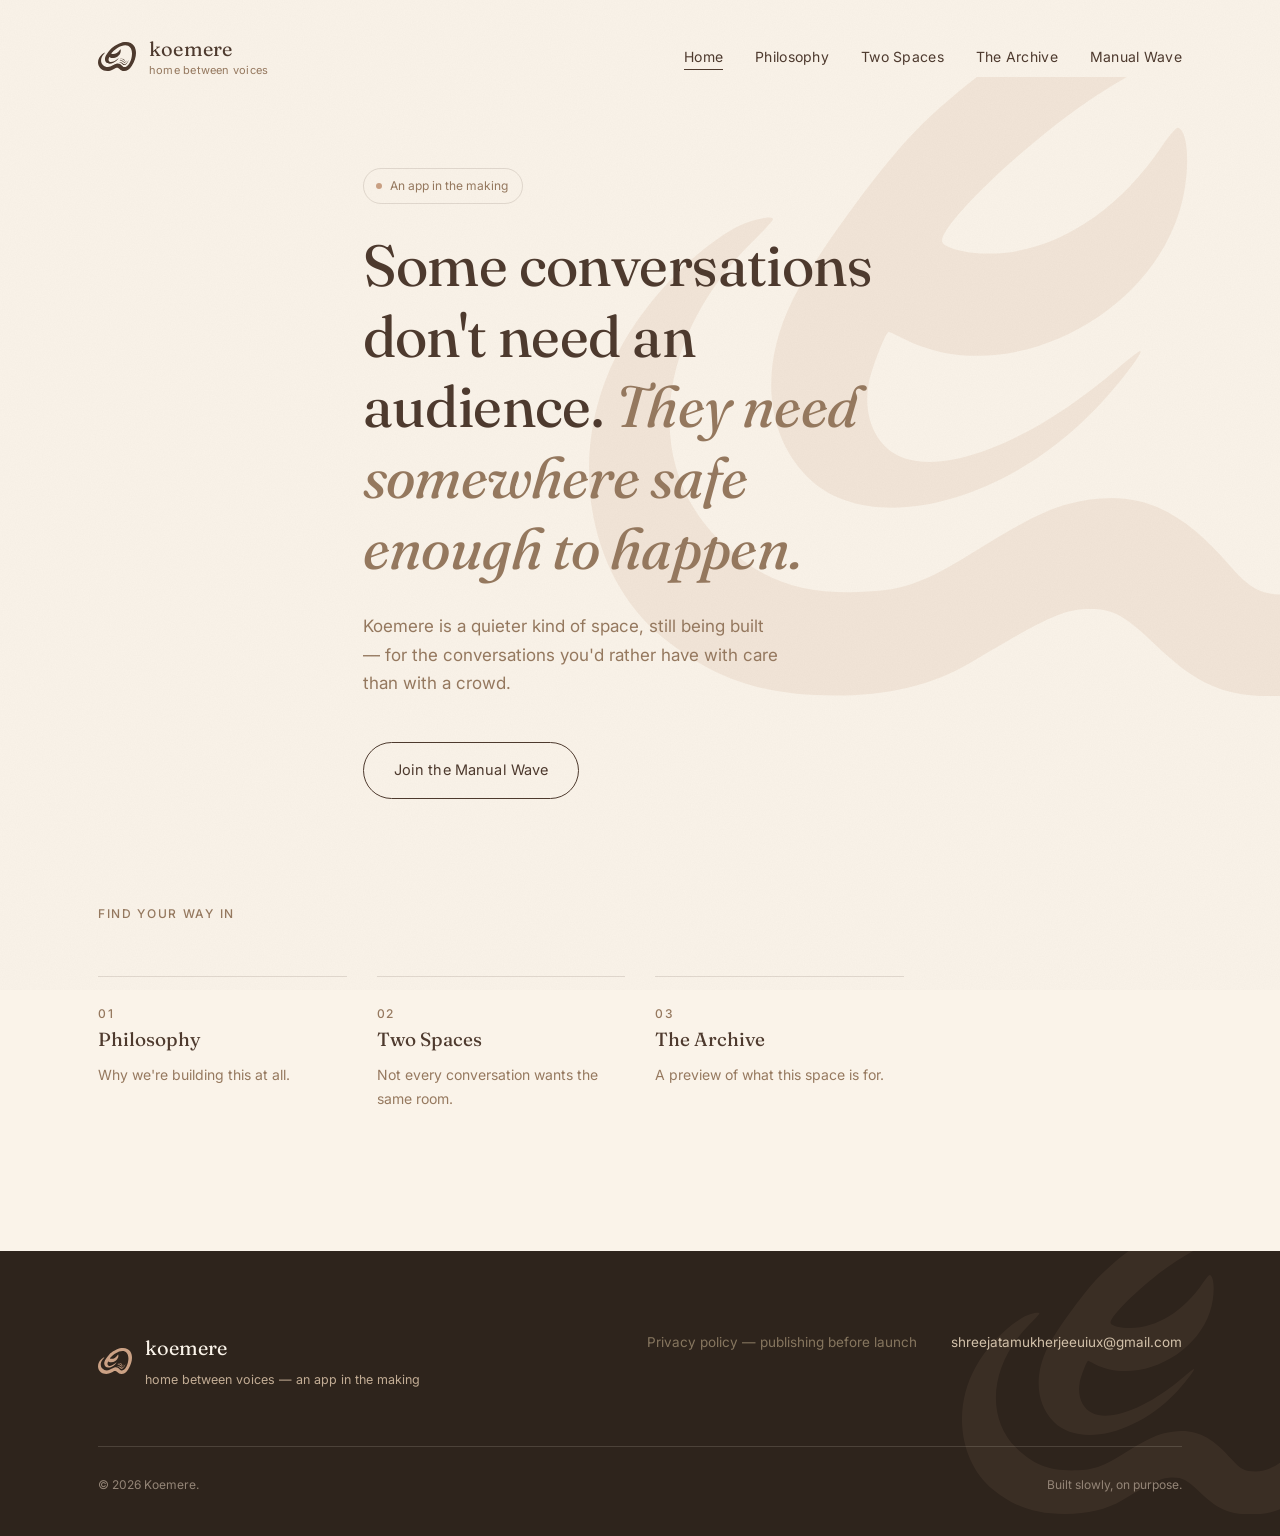
==== site/index.html @ d7c36900 "Add files via upload" ====
<!DOCTYPE html>
<html lang="en">
<head>
<meta charset="UTF-8">
<meta name="viewport" content="width=device-width, initial-scale=1.0">
<title>Koemere — Home Between Voices</title>
<link rel="preconnect" href="https://fonts.googleapis.com">
<link rel="preconnect" href="https://fonts.gstatic.com" crossorigin>
<link href="https://fonts.googleapis.com/css2?family=Fraunces:ital,opsz,wght@0,9..144,340;0,9..144,440;0,9..144,500;1,9..144,440;1,9..144,500&family=Inter:wght@400;500;600&display=swap" rel="stylesheet">
<link rel="stylesheet" href="assets/style.css">

<svg width="0" height="0" style="position:absolute" aria-hidden="true">
  <defs>
    <symbol id="mark-full" viewBox="0 0 385.170327 293.858106">
      <g transform="translate(-18.022020,311.022286) scale(0.1,-0.1)">
        <path d="M2825 3099 c-426 -54 -1070 -406 -1413 -774 -134 -144 -371 -474
        -445 -620 -129 -257 -108 -519 54 -684 232 -236 757 -113 1115 262 79 81 181
        214 172 222 -3 3 -40 -26 -84 -63 -331 -286 -674 -423 -850 -341 -90 43 -137
        155 -115 277 10 57 66 202 78 202 2 0 30 -14 63 -30 371 -187 914 61 1054 481
        46 136 45 321 -1 336 -6 2 -35 -31 -64 -74 -174 -259 -425 -414 -669 -412 -84
        0 -169 22 -177 45 -19 59 339 399 597 566 925 601 1615 218 1465 -814 -89
        -612 -420 -1114 -735 -1113 -97 1 -139 22 -217 112 -204 237 -375 302 -628
        237 -77 -20 -179 -71 -334 -168 -226 -143 -307 -170 -506 -171 -215 0 -357 57
        -506 205 -294 292 -238 781 130 1145 45 44 81 84 81 89 0 18 -95 -5 -149 -35
        -161 -91 -334 -272 -438 -459 -214 -385 -142 -875 164 -1122 196 -158 384
        -222 658 -222 208 0 381 41 520 123 309 184 369 211 470 211 86 0 134 -26 245
        -133 162 -155 255 -198 446 -205 315 -11 548 146 807 543 469 721 552 1518
        209 2022 -189 278 -568 416 -997 362z"/>
        <path d="M2453 1401 c-55 -26 -56 -42 -3 -29 98 25 294 -39 376 -123 43 -44
        63 -48 90 -18 19 21 19 22 -31 66 -89 79 -178 115 -293 120 -81 3 -104 1 -139
        -16z"/>
        <path d="M2407 1246 c-38 -14 -71 -36 -64 -43 3 -2 26 1 52 7 103 23 224 -25
        346 -137 69 -64 84 -73 117 -73 85 0 202 114 237 230 5 18 -8 8 -50 -38 -111
        -122 -170 -132 -271 -49 -126 105 -261 143 -367 103z"/>
        <path d="M3227 1190 c-98 -181 -243 -313 -355 -327 -61 -7 -95 8 -182 83 -116
        98 -253 149 -354 130 -43 -8 -48 -26 -8 -26 96 0 195 -52 312 -165 128 -122
        202 -143 315 -90 99 47 251 235 304 378 40 109 23 118 -32 17z"/>
      </g>
    </symbol>
    <symbol id="mark-contour" viewBox="0 0 385.170327 293.858106">
      <g transform="translate(-18.022020,311.022286) scale(0.1,-0.1)">
        <path d="M2825 3099 c-426 -54 -1070 -406 -1413 -774 -134 -144 -371 -474
        -445 -620 -129 -257 -108 -519 54 -684 232 -236 757 -113 1115 262 79 81 181
        214 172 222 -3 3 -40 -26 -84 -63 -331 -286 -674 -423 -850 -341 -90 43 -137
        155 -115 277 10 57 66 202 78 202 2 0 30 -14 63 -30 371 -187 914 61 1054 481
        46 136 45 321 -1 336 -6 2 -35 -31 -64 -74 -174 -259 -425 -414 -669 -412 -84
        0 -169 22 -177 45 -19 59 339 399 597 566 925 601 1615 218 1465 -814 -89
        -612 -420 -1114 -735 -1113 -97 1 -139 22 -217 112 -204 237 -375 302 -628
        237 -77 -20 -179 -71 -334 -168 -226 -143 -307 -170 -506 -171 -215 0 -357 57
        -506 205 -294 292 -238 781 130 1145 45 44 81 84 81 89 0 18 -95 -5 -149 -35
        -161 -91 -334 -272 -438 -459 -214 -385 -142 -875 164 -1122 196 -158 384
        -222 658 -222 208 0 381 41 520 123 309 184 369 211 470 211 86 0 134 -26 245
        -133 162 -155 255 -198 446 -205 315 -11 548 146 807 543 469 721 552 1518
        209 2022 -189 278 -568 416 -997 362z"/>
      </g>
    </symbol>
    <symbol id="wave-motif" viewBox="203 160 108 82">
      <g transform="translate(-18.022020,311.022286) scale(0.1,-0.1)">
        <path d="M2453 1401 c-55 -26 -56 -42 -3 -29 98 25 294 -39 376 -123 43 -44
        63 -48 90 -18 19 21 19 22 -31 66 -89 79 -178 115 -293 120 -81 3 -104 1 -139
        -16z"/>
        <path d="M2407 1246 c-38 -14 -71 -36 -64 -43 3 -2 26 1 52 7 103 23 224 -25
        346 -137 69 -64 84 -73 117 -73 85 0 202 114 237 230 5 18 -8 8 -50 -38 -111
        -122 -170 -132 -271 -49 -126 105 -261 143 -367 103z"/>
        <path d="M3227 1190 c-98 -181 -243 -313 -355 -327 -61 -7 -95 8 -182 83 -116
        98 -253 149 -354 130 -43 -8 -48 -26 -8 -26 96 0 195 -52 312 -165 128 -122
        202 -143 315 -90 99 47 251 235 304 378 40 109 23 118 -32 17z"/>
      </g>
    </symbol>
    <filter id="grain">
      <feTurbulence type="fractalNoise" baseFrequency="0.85" numOctaves="2" stitchTiles="stitch" result="noise"/>
      <feColorMatrix in="noise" type="matrix" values="0 0 0 0 0  0 0 0 0 0  0 0 0 0 0  0 0 0 0.02 0"/>
    </filter>
  </defs>
</svg>
</head>
<body>

<div class="grain"></div>

<header>
  <div class="wrap nav-row">
    <a class="brand" href="index.html">
      <svg class="mark" viewBox="0 0 385.170327 293.858106" aria-hidden="true"><use href="#mark-full" fill="currentColor"/></svg>
      <span class="brand-text">
        <span class="brand-name">koemere</span>
        <span class="brand-tag">home between voices</span>
      </span>
    </a>
    <nav>
      <ul>
        <li><a href="index.html" class="active">Home</a></li>
        <li><a href="philosophy.html">Philosophy</a></li>
        <li><a href="spaces.html">Two Spaces</a></li>
        <li><a href="archive.html">The Archive</a></li>
        <li><a href="manual-wave.html">Manual Wave</a></li>
      </ul>
    </nav>
  </div>
</header>

<main>

  <section class="hero">
    <div class="hero-watermark-wrap">
      <svg class="hero-watermark" viewBox="0 0 385.170327 293.858106" aria-hidden="true"><use href="#mark-contour" fill="currentColor"/></svg>
    </div>
    <div class="wrap">
      <div class="hero-content reveal in">
        <span class="badge"><span class="badge-dot"></span>An app in the making</span>
        <h1>Some conversations don't need an audience. <em>They need somewhere safe enough to happen.</em></h1>
        <p class="hero-sub">Koemere is a quieter kind of space, still being built — for the conversations you'd rather have with care than with a crowd.</p>
        <div class="cta-row">
          <a class="btn" href="manual-wave.html">Join the Manual Wave</a>
        </div>
      </div>
    </div>
  </section>

  <section class="explore">
    <div class="wrap">
      <div class="explore-head reveal">
        <span class="label">Find your way in</span>
      </div>
      <div class="explore-grid">
        <a class="explore-card reveal" href="philosophy.html">
          <span class="label">01</span>
          <h3>Philosophy</h3>
          <p>Why we're building this at all.</p>
        </a>
        <a class="explore-card reveal" href="spaces.html">
          <span class="label">02</span>
          <h3>Two Spaces</h3>
          <p>Not every conversation wants the same room.</p>
        </a>
        <a class="explore-card reveal" href="archive.html">
          <span class="label">03</span>
          <h3>The Archive</h3>
          <p>A preview of what this space is for.</p>
        </a>
        <a class="explore-card reveal" href="manual-wave.html">
          <span class="label">04</span>
          <h3>Manual Wave</h3>
          <p>Our first approach with actual people.</p>
        </a>
      </div>
    </div>
  </section>

</main>

<footer>
  <svg class="foot-watermark" viewBox="0 0 385.170327 293.858106" aria-hidden="true"><use href="#mark-contour" fill="currentColor"/></svg>
  <div class="wrap">
    <div class="foot-top">
      <div class="foot-brand">
        <svg class="mark" viewBox="0 0 385.170327 293.858106" aria-hidden="true"><use href="#mark-full" fill="currentColor"/></svg>
        <div>
          <div class="foot-brand-name">koemere</div>
          <div class="foot-tag">home between voices — an app in the making</div>
        </div>
      </div>
      <div class="foot-links">
        <span class="disabled">Privacy policy — publishing before launch</span>
        <a href="mailto:shreejatamukherjeeuiux@gmail.com">shreejatamukherjeeuiux@gmail.com</a>
      </div>
    </div>
    <div class="foot-bottom">
      <span>© 2026 Koemere.</span>
      <span>Built slowly, on purpose.</span>
    </div>
  </div>
</footer>

<script src="assets/site.js" defer></script>
</body>
</html>
---- site/assets/style.css ----
:root{
  --cream:      #FAF3E9;
  --cream-deep: #F3E7D6;
  --cocoa:      #4E3A2E;
  --taupe:      #96795F;
  --rose:       #CBA184;
  --charcoal:   #2E241C;
  --hair:       rgba(78,58,46,0.14);
}

*{ box-sizing:border-box; }
html{ scroll-behavior:smooth; }

body{
  margin:0;
  background:var(--cream);
  color:var(--cocoa);
  font-family:'Inter', sans-serif;
  font-size:16px;
  line-height:1.7;
  -webkit-font-smoothing:antialiased;
  overflow-x:hidden;
}

.grain{
  position:fixed; inset:0;
  pointer-events:none;
  z-index:999;
  filter:url(#grain);
  mix-blend-mode:multiply;
}

h1,h2,h3,blockquote{
  font-family:'Fraunces', serif;
  font-weight:440;
  color:var(--cocoa);
  margin:0;
}

a{ color:inherit; }
:focus-visible{ outline:2px solid var(--cocoa); outline-offset:4px; }

.wrap{ max-width:1180px; margin:0 auto; padding:0 48px; }
@media (max-width:680px){ .wrap{ padding:0 24px; } }

.label{
  font-size:12px;
  letter-spacing:0.14em;
  text-transform:uppercase;
  color:var(--taupe);
  font-weight:500;
}

.wave-icon{ width:52px; height:auto; color:var(--rose); display:block; }

/* reveal-on-scroll */
.reveal{
  opacity:0;
  transform:translateY(28px);
  filter:blur(4px);
  transition:opacity 1.1s cubic-bezier(.22,.6,.24,1),
             transform 1.1s cubic-bezier(.22,.6,.24,1),
             filter 1.1s cubic-bezier(.22,.6,.24,1);
}
.reveal.in{ opacity:1; transform:translateY(0); filter:blur(0); }

@media (prefers-reduced-motion: reduce){
  .reveal{ opacity:1; transform:none; filter:none; transition:none; }
  html{ scroll-behavior:auto; }
}

/* ---------------- Header ---------------- */

header{ position:relative; z-index:20; padding:36px 0 0; }
.nav-row{ display:flex; align-items:center; justify-content:space-between; flex-wrap:wrap; gap:16px; }
.brand{ display:flex; align-items:center; gap:13px; text-decoration:none; }
.brand svg.mark{ width:38px; height:auto; color:var(--cocoa); flex-shrink:0; }
.brand-text{ display:flex; flex-direction:column; line-height:1.3; }
.brand-name{ font-family:'Fraunces', serif; font-size:20px; letter-spacing:0.01em; }
.brand-tag{
  font-size:11px;
  letter-spacing:0.02em;
  color:var(--taupe);
  margin-top:1px;
}
@media (max-width:520px){ .brand-tag{ display:none; } }

nav ul{ display:flex; gap:32px; list-style:none; margin:0; padding:0; flex-wrap:wrap; }
nav a{
  text-decoration:none; font-size:14px; letter-spacing:0.02em; color:var(--cocoa);
  padding-bottom:4px; border-bottom:1px solid transparent;
  transition:border-color .3s ease, color .3s ease;
}
nav a:hover{ border-color:var(--rose); }
nav a.active{ border-color:var(--cocoa); }
@media (max-width:700px){ nav ul{ gap:16px; } nav a{ font-size:12.5px; } }

/* ---------------- Home hero ---------------- */

.hero{ position:relative; min-height:88vh; display:flex; align-items:center; overflow:hidden; }
.hero-watermark-wrap{
  position:absolute; top:-18%; right:-24%; width:78vw; max-width:1100px;
  z-index:0; pointer-events:none;
}
.hero-watermark{
  display:block; width:100%; height:auto; color:var(--rose); opacity:0.16;
  animation:breathe 11s ease-in-out infinite;
}
@keyframes breathe{
  0%,100%{ transform:scale(1) rotate(0deg); }
  50%{ transform:scale(1.035) rotate(1.2deg); }
}
@media (prefers-reduced-motion: reduce){ .hero-watermark{ animation:none; } }

.hero-content{ position:relative; z-index:2; padding:60px 0 40px; max-width:680px; }
.badge{
  display:inline-flex; align-items:center; gap:8px;
  padding:7px 14px 7px 12px;
  border:1px solid var(--hair);
  border-radius:100px;
  font-size:12px;
  color:var(--taupe);
  margin-bottom:26px;
}
.badge-dot{ width:6px; height:6px; border-radius:50%; background:var(--rose); flex-shrink:0; }

.hero h1{
  font-size:clamp(34px, 5vw, 58px); line-height:1.22; letter-spacing:-0.01em;
  font-weight:440; max-width:15ch;
}
.hero h1 em{ font-style:italic; font-weight:440; color:var(--taupe); }
.hero-sub{ margin-top:28px; font-size:17px; color:var(--taupe); max-width:38ch; }
.cta-row{ margin-top:44px; display:flex; align-items:center; gap:22px; }

.btn{
  display:inline-block; padding:15px 30px; border-radius:100px;
  border:1px solid var(--cocoa); color:var(--cocoa); text-decoration:none;
  font-size:14.5px; letter-spacing:0.01em;
  transition:background .35s ease, color .35s ease, transform .35s ease;
}
.btn:hover{ background:var(--cocoa); color:var(--cream); transform:translateY(-1px); }
.btn-solid{ background:var(--cocoa); color:var(--cream) !important; border-color:var(--cocoa); }
.btn-solid:hover{ background:var(--charcoal); border-color:var(--charcoal); }

@media (max-width:680px){
  .hero{ min-height:auto; padding-top:20px; }
  .hero-watermark-wrap{ width:130vw; right:-40%; top:-6%; }
}

/* ---------------- Explore teaser grid (home) ---------------- */

.explore{ padding:30px 0 140px; }
.explore-head{ margin-bottom:50px; max-width:52ch; }
.explore-grid{ display:grid; grid-template-columns:repeat(4, 1fr); gap:30px; }
.explore-card{
  border-top:1px solid var(--hair);
  padding-top:22px;
  text-decoration:none;
  display:block;
  color:var(--cocoa);
}
.explore-card .label{ margin-bottom:14px; }
.explore-card h3{
  font-size:19px; line-height:1.35; margin-bottom:10px;
  border-bottom:1px solid transparent;
  transition:border-color .3s ease, color .3s ease;
}
.explore-card:hover h3{ border-color:var(--rose); color:var(--cocoa); }
.explore-card p{ font-size:14px; color:var(--taupe); margin:0; }

@media (max-width:900px){ .explore-grid{ grid-template-columns:1fr 1fr; } }
@media (max-width:560px){ .explore-grid{ grid-template-columns:1fr; } }

/* ---------------- Subpage intro block ---------------- */

.page-intro{ padding:160px 0 80px; position:relative; overflow:hidden; }
.page-intro-watermark{
  position:absolute; top:-32%; right:-14%; width:42vw; max-width:480px;
  color:var(--rose); opacity:0.10; pointer-events:none;
}
.page-intro .label{ margin-bottom:20px; display:block; }
.page-intro h1{ font-size:clamp(30px, 4vw, 46px); line-height:1.28; max-width:16ch; }
.page-intro .dek{ margin-top:22px; font-size:16.5px; color:var(--taupe); max-width:48ch; }

/* ---------------- Philosophy page ---------------- */

.philosophy{ padding:20px 0 130px; position:relative; }
.phil-grid{ display:grid; grid-template-columns:0.9fr 1.1fr; gap:70px; align-items:start; }
.phil-quote-col{ padding-top:10px; }
.phil-quote-col .wave-icon{ margin-bottom:22px; }
blockquote{
  font-size:clamp(24px, 2.6vw, 32px); line-height:1.42; font-style:italic;
  font-weight:440; max-width:14ch;
}
.phil-body{ padding-top:64px; }
.phil-body p{ font-size:16.5px; color:var(--taupe); max-width:46ch; margin:0 0 22px; }
.phil-body p:last-child{ margin-bottom:0; }
.phil-body strong{ color:var(--cocoa); font-weight:600; }

@media (max-width:860px){
  .phil-grid{ grid-template-columns:1fr; gap:36px; }
  .phil-body{ padding-top:0; }
  blockquote{ max-width:none; }
}

/* ---------------- Two Spaces page ---------------- */

.spaces{ padding:20px 0 150px; position:relative; }
.spaces-grid{ display:grid; grid-template-columns:1fr 1fr; gap:0; }
.space{ padding:56px 46px; position:relative; }
.space.a{
  border:1px solid var(--hair); border-radius:2px; margin-top:0;
  box-shadow:0 24px 48px -32px rgba(46,36,28,0.18);
}
.space.b{ margin-top:64px; background:var(--charcoal); color:var(--cream); border-radius:2px; }
.space .label{ margin-bottom:18px; }
.space.b .label{ color:var(--rose); }
.space h3{ font-size:25px; line-height:1.32; margin-bottom:16px; max-width:16ch; }
.space.b h3{ color:var(--cream); }
.space p{ font-size:15.5px; color:var(--taupe); max-width:34ch; margin:0; }
.space.b p{ color:#D2C1AA; }
.space .wave-icon{ position:absolute; bottom:36px; right:36px; width:38px; opacity:0.7; }
.space.b .wave-icon{ color:var(--rose); opacity:0.5; }

@media (max-width:860px){
  .spaces-grid{ grid-template-columns:1fr; gap:22px; }
  .space.b{ margin-top:0; }
}

/* ---------------- Archive page ---------------- */

.archive{ background:var(--cream-deep); padding:20px 0 140px; position:relative; overflow:hidden; }
.archive-watermark{
  position:absolute; left:-10%; bottom:-30%; width:50vw; max-width:640px;
  color:var(--rose); opacity:0.10; pointer-events:none;
}
.clippings{ display:grid; grid-template-columns:repeat(3, 1fr); gap:30px; position:relative; z-index:1; }
.clip{
  background:var(--cream); border-radius:3px; padding:34px 28px;
  box-shadow:0 18px 40px -22px rgba(46,36,28,0.35);
}
.clip:nth-child(1){ transform:rotate(-1.1deg); }
.clip:nth-child(2){ transform:rotate(0.6deg) translateY(18px); }
.clip:nth-child(3){ transform:rotate(-0.4deg); }
.clip p{
  font-family:'Fraunces', serif; font-style:italic; font-size:17.5px; line-height:1.5;
  margin:0 0 18px; color:var(--cocoa);
}
.clip .clip-tag{ font-size:11.5px; letter-spacing:0.08em; text-transform:uppercase; color:var(--taupe); }
.archive-disclaimer{
  margin-top:46px; font-size:13px; color:var(--taupe); font-style:italic;
  max-width:52ch; position:relative; z-index:1;
}

@media (max-width:860px){
  .clippings{ grid-template-columns:1fr; }
  .clip:nth-child(2){ transform:rotate(0.6deg); }
}

/* ---------------- Manual Wave page ---------------- */

.manualwave{ padding:20px 0 60px; }
.mw-expect{
  display:grid; grid-template-columns:repeat(2, 1fr); gap:26px 44px;
  margin:56px 0 70px;
  padding-top:46px;
  border-top:1px solid var(--hair);
}
.mw-expect li{ list-style:none; display:flex; gap:14px; align-items:flex-start; }
.mw-expect svg{ width:17px; height:17px; margin-top:4px; flex-shrink:0; color:var(--rose); }
.mw-expect .mw-title{ font-weight:600; font-size:15.5px; display:block; margin-bottom:3px; }
.mw-expect .mw-body{ font-size:14.5px; color:var(--taupe); display:block; }
.mw-expect ul{ margin:0; padding:0; display:contents; }

.fw-panel{
  border:1px solid var(--hair); border-radius:3px; padding:64px 56px;
  display:grid; grid-template-columns:1.1fr 1fr; gap:50px; align-items:center;
  position:relative;
}
.fw-panel .wave-icon{ position:absolute; top:-26px; left:56px; background:var(--cream); padding:0 10px; }
.fw-panel h2{ font-size:clamp(24px, 2.8vw, 30px); line-height:1.3; max-width:15ch; }
.fw-panel .label{ margin-bottom:16px; }
.fw-form{ display:flex; flex-direction:column; align-items:flex-start; gap:14px; }
.fw-micro{ font-size:12.5px; color:var(--taupe); max-width:34ch; }

@media (max-width:800px){ .fw-panel{ grid-template-columns:1fr; padding:44px 28px; } }
@media (max-width:640px){ .mw-expect{ grid-template-columns:1fr; } }

/* ---------------- Page-to-page wayfinding ---------------- */

.next-page{
  padding:0 0 110px;
}
.next-page a{
  display:flex; justify-content:space-between; align-items:baseline;
  text-decoration:none; padding:26px 0; border-top:1px solid var(--hair);
  color:var(--cocoa);
}
.next-page a:hover .np-title{ color:var(--taupe); }
.np-label{ font-size:12px; letter-spacing:0.1em; text-transform:uppercase; color:var(--taupe); }
.np-title{ font-family:'Fraunces', serif; font-size:20px; transition:color .3s ease; }

/* ---------------- Footer ---------------- */

footer{ background:var(--charcoal); color:var(--cream); padding:80px 0 40px; position:relative; overflow:hidden; }
.foot-watermark{
  position:absolute; right:-8%; top:-20%; width:36vw; max-width:420px;
  color:var(--rose); opacity:0.08; pointer-events:none;
}
.foot-top{
  display:flex; justify-content:space-between; align-items:flex-start; gap:40px; flex-wrap:wrap;
  position:relative; z-index:1; padding-bottom:56px; border-bottom:1px solid rgba(250,243,233,0.14);
}
.foot-brand{ display:flex; align-items:center; gap:13px; }
.foot-brand svg.mark{ width:34px; height:auto; color:var(--rose); }
.foot-brand-name{ font-family:'Fraunces', serif; font-size:20px; }
.foot-tag{ font-size:12.5px; color:#C3AD95; margin-top:4px; }
.foot-links{ display:flex; gap:34px; font-size:13.5px; color:#D2C1AA; flex-wrap:wrap; }
.foot-links .disabled{ color:#86765f; }
.foot-links a{ text-decoration:none; }
.foot-links a:hover{ color:var(--rose); }
.foot-bottom{
  display:flex; justify-content:space-between; align-items:center; padding-top:28px;
  font-size:12px; color:#948577; position:relative; z-index:1; flex-wrap:wrap; gap:10px;
}

@media (max-width:680px){ .foot-top{ flex-direction:column; gap:26px; } }
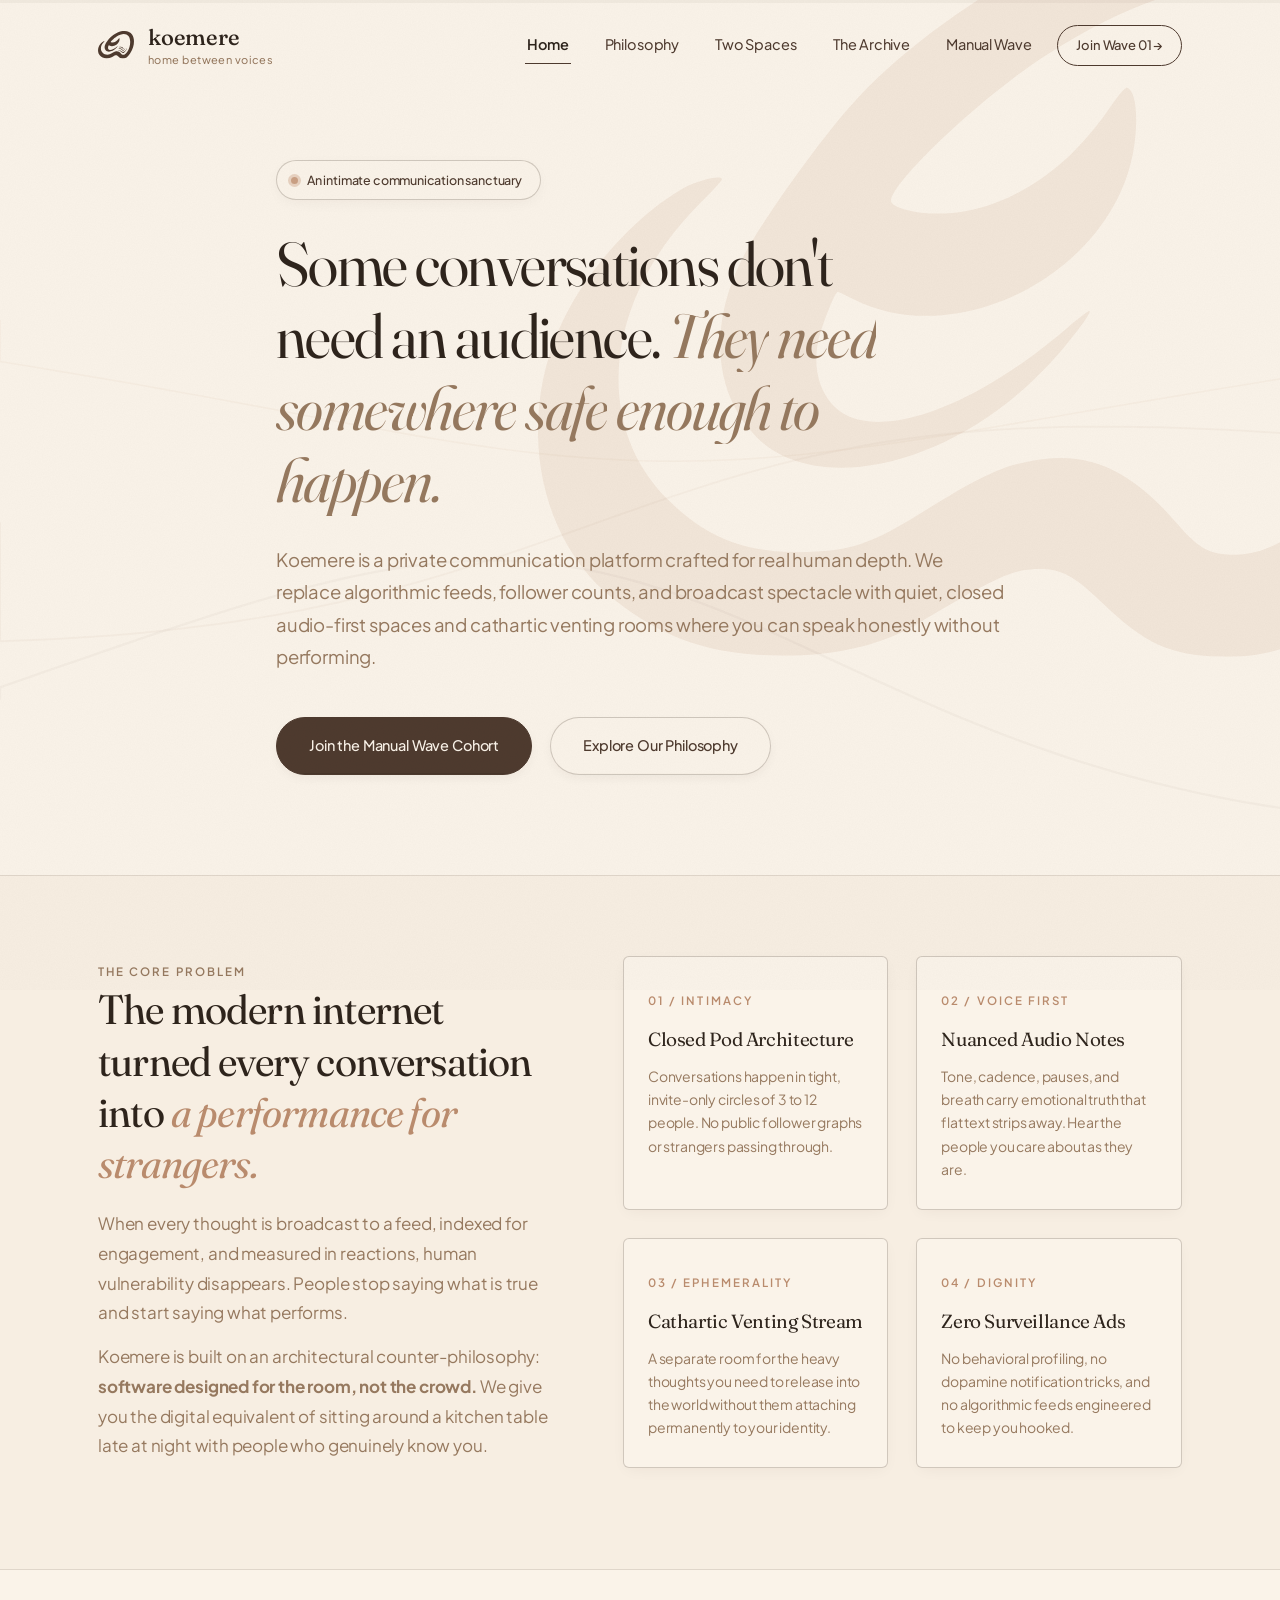
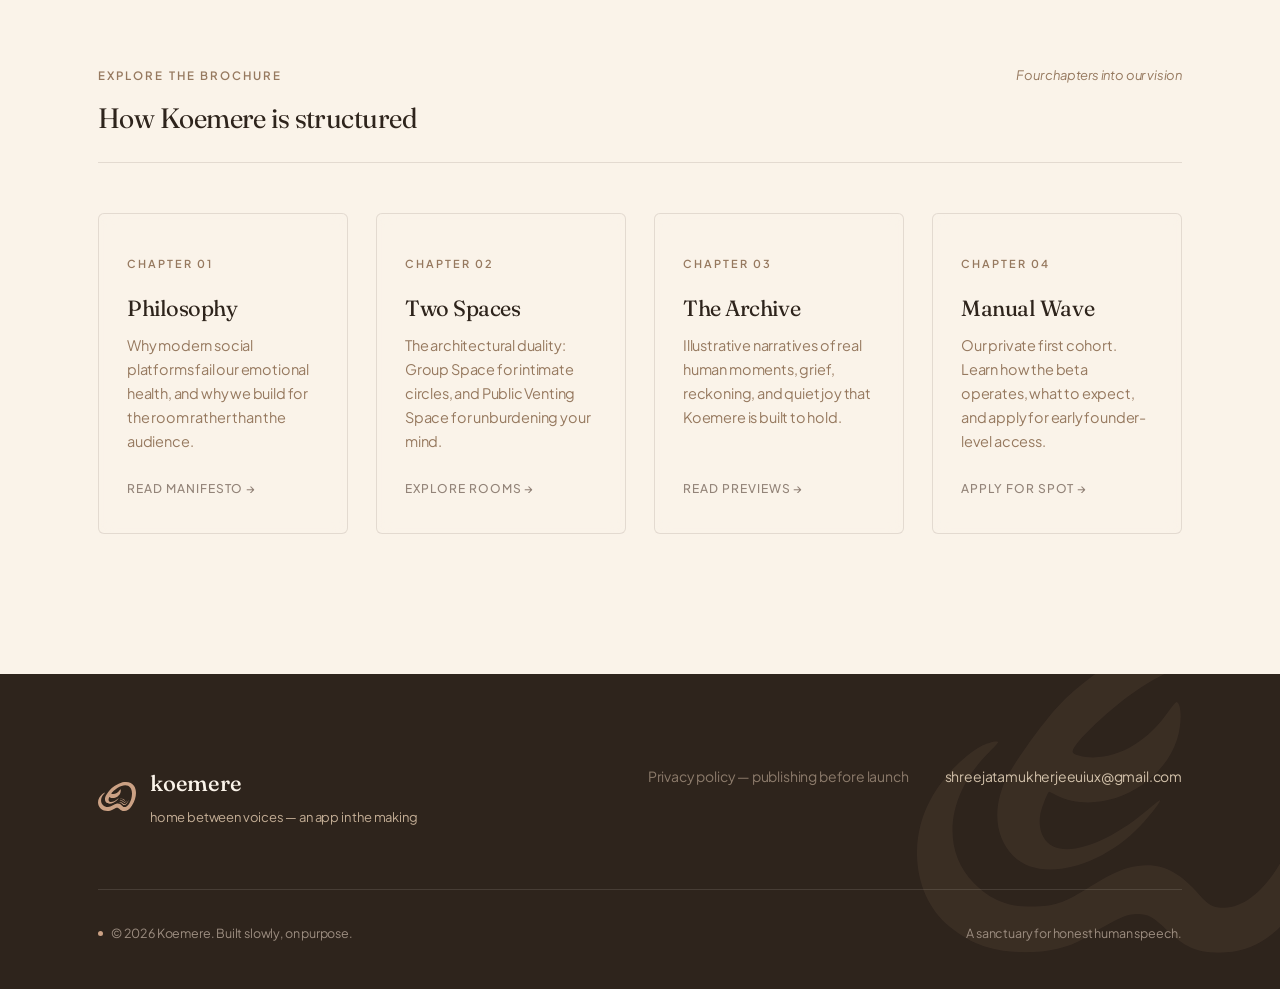
==== commit 50ec300a: "Enhance Koemere brochure: expanded copy, typography upgrade, seamless Google Form integration & inte" ====
--- a/site/index.html
+++ b/site/index.html
@@ -3,10 +3,12 @@
 <head>
 <meta charset="UTF-8">
 <meta name="viewport" content="width=device-width, initial-scale=1.0">
+<meta name="description" content="Koemere is an intimate communication sanctuary built for authentic conversations between trusted friends and cathartic private venting — free from algorithms, vanity metrics, and crowds.">
 <title>Koemere — Home Between Voices</title>
 <link rel="preconnect" href="https://fonts.googleapis.com">
 <link rel="preconnect" href="https://fonts.gstatic.com" crossorigin>
-<link href="https://fonts.googleapis.com/css2?family=Fraunces:ital,opsz,wght@0,9..144,340;0,9..144,440;0,9..144,500;1,9..144,440;1,9..144,500&family=Inter:wght@400;500;600&display=swap" rel="stylesheet">
+<link href="https://fonts.googleapis.com/css2?family=Fraunces:ital,opsz,wght@0,9..144,300..600;1,9..144,300..600&family=Plus+Jakarta+Sans:wght@300;400;500;600&display=swap" rel="stylesheet">
+<link rel="icon" type="image/svg+xml" href="data:image/svg+xml,%3Csvg xmlns='http://www.w3.org/2000/svg' viewBox='0 0 385 294'%3E%3Cpath fill='%234E3A2E' d='M2825 3099 c-426 -54 -1070 -406 -1413 -774 -134 -144 -371 -474 -445 -620 -129 -257 -108 -519 54 -684 232 -236 757 -113 1115 262 79 81 181 214 172 222 -3 3 -40 -26 -84 -63 -331 -286 -674 -423 -850 -341 -90 43 -137 155 -115 277 10 57 66 202 78 202 2 0 30 -14 63 -30 371 -187 914 61 1054 481 46 136 45 321 -1 336 -6 2 -35 -31 -64 -74 -174 -259 -425 -414 -669 -412 -84 0 -169 22 -177 45 -19 59 339 399 597 566 925 601 1615 218 1465 -814 -89 -612 -420 -1114 -735 -1113 -97 1 -139 22 -217 112 -204 237 -375 302 -628 237 -77 -20 -179 -71 -334 -168 -226 -143 -307 -170 -506 -171 -215 0 -357 57 -506 205 -294 292 -238 781 130 1145 45 44 81 84 81 89 0 18 -95 -5 -149 -35 -161 -91 -334 -272 -438 -459 -214 -385 -142 -875 164 -1122 196 -158 384 -222 658 -222 208 0 381 41 520 123 309 184 369 211 470 211 86 0 134 -26 245 -133 162 -155 255 -198 446 -205 315 -11 548 146 807 543 469 721 552 1518 209 2022 -189 278 -568 416 -997 362z' transform='translate(-18,311) scale(0.1,-0.1)'/%3E%3C/svg%3E">
 <link rel="stylesheet" href="assets/style.css">
 
 <svg width="0" height="0" style="position:absolute" aria-hidden="true">
@@ -76,72 +78,169 @@
 </head>
 <body>
 
+<div class="scroll-progress-container">
+  <div class="scroll-progress-bar"></div>
+</div>
+
 <div class="grain"></div>
 
 <header>
   <div class="wrap nav-row">
-    <a class="brand" href="index.html">
+    <a class="brand" href="index.html" aria-label="Koemere homepage">
       <svg class="mark" viewBox="0 0 385.170327 293.858106" aria-hidden="true"><use href="#mark-full" fill="currentColor"/></svg>
       <span class="brand-text">
         <span class="brand-name">koemere</span>
         <span class="brand-tag">home between voices</span>
       </span>
     </a>
-    <nav>
-      <ul>
-        <li><a href="index.html" class="active">Home</a></li>
-        <li><a href="philosophy.html">Philosophy</a></li>
-        <li><a href="spaces.html">Two Spaces</a></li>
-        <li><a href="archive.html">The Archive</a></li>
-        <li><a href="manual-wave.html">Manual Wave</a></li>
-      </ul>
-    </nav>
+
+    <div class="nav-actions">
+      <nav class="main-nav" aria-label="Primary Navigation">
+        <ul>
+          <li><a href="index.html" class="active" aria-current="page">Home</a></li>
+          <li><a href="philosophy.html">Philosophy</a></li>
+          <li><a href="spaces.html">Two Spaces</a></li>
+          <li><a href="archive.html">The Archive</a></li>
+          <li><a href="manual-wave.html">Manual Wave</a></li>
+        </ul>
+      </nav>
+
+      <a class="nav-cta" href="manual-wave.html">Join Wave 01 &rarr;</a>
+
+      <button class="mobile-nav-toggle" type="button" aria-label="Toggle mobile menu" aria-expanded="false">
+        <span class="burger-box">
+          <span class="burger-line"></span>
+          <span class="burger-line"></span>
+          <span class="burger-line"></span>
+        </span>
+      </button>
+    </div>
   </div>
 </header>
 
+<!-- Mobile Navigation Drawer -->
+<div class="mobile-nav-drawer" aria-label="Mobile Navigation">
+  <ul class="mobile-nav-links">
+    <li><a href="index.html" class="active">Home</a></li>
+    <li><a href="philosophy.html">Philosophy</a></li>
+    <li><a href="spaces.html">Two Spaces</a></li>
+    <li><a href="archive.html">The Archive</a></li>
+    <li><a href="manual-wave.html">Manual Wave</a></li>
+  </ul>
+  <div class="mobile-drawer-footer">
+    <span>koemere — home between voices</span>
+    <span>shreejatamukherjeeuiux@gmail.com</span>
+  </div>
+</div>
+
 <main>
 
+  <!-- Hero Section -->
   <section class="hero">
-    <div class="hero-watermark-wrap">
-      <svg class="hero-watermark" viewBox="0 0 385.170327 293.858106" aria-hidden="true"><use href="#mark-contour" fill="currentColor"/></svg>
+    <div class="hero-watermark-wrap" aria-hidden="true">
+      <svg class="hero-watermark" viewBox="0 0 385.170327 293.858106"><use href="#mark-contour" fill="currentColor"/></svg>
     </div>
     <div class="wrap">
       <div class="hero-content reveal in">
-        <span class="badge"><span class="badge-dot"></span>An app in the making</span>
+        <span class="badge"><span class="badge-dot"></span>An intimate communication sanctuary</span>
         <h1>Some conversations don't need an audience. <em>They need somewhere safe enough to happen.</em></h1>
-        <p class="hero-sub">Koemere is a quieter kind of space, still being built — for the conversations you'd rather have with care than with a crowd.</p>
+        <p class="hero-sub">
+          Koemere is a private communication platform crafted for real human depth. We replace algorithmic feeds, follower counts, and broadcast spectacle with quiet, closed audio-first spaces and cathartic venting rooms where you can speak honestly without performing.
+        </p>
         <div class="cta-row">
-          <a class="btn" href="manual-wave.html">Join the Manual Wave</a>
+          <a class="btn btn-solid" href="manual-wave.html"><span>Join the Manual Wave Cohort</span></a>
+          <a class="btn btn-secondary" href="philosophy.html"><span>Explore Our Philosophy</span></a>
         </div>
       </div>
     </div>
   </section>
 
+  <!-- Business Mission & Pillars Section -->
+  <section class="mission-section">
+    <div class="wrap">
+      <div class="mission-grid">
+        <div class="mission-lead reveal">
+          <span class="label">The Core Problem</span>
+          <h2>The modern internet turned every conversation into <em>a performance for strangers.</em></h2>
+          <p>
+            When every thought is broadcast to a feed, indexed for engagement, and measured in reactions, human vulnerability disappears. People stop saying what is true and start saying what performs.
+          </p>
+          <p style="margin-top:14px;">
+            Koemere is built on an architectural counter-philosophy: <strong>software designed for the room, not the crowd.</strong> We give you the digital equivalent of sitting around a kitchen table late at night with people who genuinely know you.
+          </p>
+        </div>
+
+        <div class="mission-pillars reveal delay-2">
+          <div class="pillar-card">
+            <span class="label">01 / Intimacy</span>
+            <h4>Closed Pod Architecture</h4>
+            <p>Conversations happen in tight, invite-only circles of 3 to 12 people. No public follower graphs or strangers passing through.</p>
+          </div>
+
+          <div class="pillar-card">
+            <span class="label">02 / Voice First</span>
+            <h4>Nuanced Audio Notes</h4>
+            <p>Tone, cadence, pauses, and breath carry emotional truth that flat text strips away. Hear the people you care about as they are.</p>
+          </div>
+
+          <div class="pillar-card">
+            <span class="label">03 / Ephemerality</span>
+            <h4>Cathartic Venting Stream</h4>
+            <p>A separate room for the heavy thoughts you need to release into the world without them attaching permanently to your identity.</p>
+          </div>
+
+          <div class="pillar-card">
+            <span class="label">04 / Dignity</span>
+            <h4>Zero Surveillance Ads</h4>
+            <p>No behavioral profiling, no dopamine notification tricks, and no algorithmic feeds engineered to keep you hooked.</p>
+          </div>
+        </div>
+      </div>
+    </div>
+  </section>
+
+  <!-- Four Chapters Explore Grid -->
   <section class="explore">
     <div class="wrap">
       <div class="explore-head reveal">
-        <span class="label">Find your way in</span>
+        <div>
+          <span class="label">Explore The Brochure</span>
+          <h2 style="font-size:28px;color:var(--charcoal);margin-top:6px;">How Koemere is structured</h2>
+        </div>
+        <span style="font-size:13px;color:var(--taupe);font-style:italic;">Four chapters into our vision</span>
       </div>
       <div class="explore-grid">
-        <a class="explore-card reveal" href="philosophy.html">
-          <span class="label">01</span>
-          <h3>Philosophy</h3>
-          <p>Why we're building this at all.</p>
-        </a>
-        <a class="explore-card reveal" href="spaces.html">
-          <span class="label">02</span>
-          <h3>Two Spaces</h3>
-          <p>Not every conversation wants the same room.</p>
-        </a>
-        <a class="explore-card reveal" href="archive.html">
-          <span class="label">03</span>
-          <h3>The Archive</h3>
-          <p>A preview of what this space is for.</p>
-        </a>
-        <a class="explore-card reveal" href="manual-wave.html">
-          <span class="label">04</span>
-          <h3>Manual Wave</h3>
-          <p>Our first approach with actual people.</p>
+        <a class="explore-card reveal delay-1" href="philosophy.html">
+          <div>
+            <span class="label">Chapter 01</span>
+            <h3>Philosophy</h3>
+            <p>Why modern social platforms fail our emotional health, and why we build for the room rather than the audience.</p>
+          </div>
+          <span class="explore-card-arrow">Read Manifesto &rarr;</span>
+        </a>
+        <a class="explore-card reveal delay-2" href="spaces.html">
+          <div>
+            <span class="label">Chapter 02</span>
+            <h3>Two Spaces</h3>
+            <p>The architectural duality: Group Space for intimate circles, and Public Venting Space for unburdening your mind.</p>
+          </div>
+          <span class="explore-card-arrow">Explore Rooms &rarr;</span>
+        </a>
+        <a class="explore-card reveal delay-3" href="archive.html">
+          <div>
+            <span class="label">Chapter 03</span>
+            <h3>The Archive</h3>
+            <p>Illustrative narratives of real human moments, grief, reckoning, and quiet joy that Koemere is built to hold.</p>
+          </div>
+          <span class="explore-card-arrow">Read Previews &rarr;</span>
+        </a>
+        <a class="explore-card reveal delay-4" href="manual-wave.html">
+          <div>
+            <span class="label">Chapter 04</span>
+            <h3>Manual Wave</h3>
+            <p>Our private first cohort. Learn how the beta operates, what to expect, and apply for early founder-level access.</p>
+          </div>
+          <span class="explore-card-arrow">Apply For Spot &rarr;</span>
         </a>
       </div>
     </div>
@@ -166,11 +265,18 @@
       </div>
     </div>
     <div class="foot-bottom">
-      <span>© 2026 Koemere.</span>
-      <span>Built slowly, on purpose.</span>
+      <div class="foot-meta-tag">
+        <span class="foot-meta-dot"></span>
+        <span>© 2026 Koemere. Built slowly, on purpose.</span>
+      </div>
+      <span>A sanctuary for honest human speech.</span>
     </div>
   </div>
 </footer>
+
+<button class="back-to-top" type="button" aria-label="Back to top of page">
+  <svg viewBox="0 0 24 24" fill="none" stroke="currentColor"><path d="M18 15l-6-6-6 6"/></svg>
+</button>
 
 <script src="assets/site.js" defer></script>
 </body>
--- a/site/assets/style.css
+++ b/site/assets/style.css
@@ -1,327 +1,2333 @@
-:root{
-  --cream:      #FAF3E9;
-  --cream-deep: #F3E7D6;
-  --cocoa:      #4E3A2E;
-  --taupe:      #96795F;
-  --rose:       #CBA184;
-  --charcoal:   #2E241C;
-  --hair:       rgba(78,58,46,0.14);
-}
-
-*{ box-sizing:border-box; }
-html{ scroll-behavior:smooth; }
-
-body{
-  margin:0;
-  background:var(--cream);
-  color:var(--cocoa);
-  font-family:'Inter', sans-serif;
-  font-size:16px;
-  line-height:1.7;
-  -webkit-font-smoothing:antialiased;
-  overflow-x:hidden;
-}
-
-.grain{
-  position:fixed; inset:0;
-  pointer-events:none;
-  z-index:999;
-  filter:url(#grain);
-  mix-blend-mode:multiply;
-}
-
-h1,h2,h3,blockquote{
-  font-family:'Fraunces', serif;
-  font-weight:440;
-  color:var(--cocoa);
-  margin:0;
-}
-
-a{ color:inherit; }
-:focus-visible{ outline:2px solid var(--cocoa); outline-offset:4px; }
-
-.wrap{ max-width:1180px; margin:0 auto; padding:0 48px; }
-@media (max-width:680px){ .wrap{ padding:0 24px; } }
-
-.label{
-  font-size:12px;
-  letter-spacing:0.14em;
-  text-transform:uppercase;
-  color:var(--taupe);
-  font-weight:500;
-}
-
-.wave-icon{ width:52px; height:auto; color:var(--rose); display:block; }
-
-/* reveal-on-scroll */
-.reveal{
-  opacity:0;
-  transform:translateY(28px);
-  filter:blur(4px);
-  transition:opacity 1.1s cubic-bezier(.22,.6,.24,1),
-             transform 1.1s cubic-bezier(.22,.6,.24,1),
-             filter 1.1s cubic-bezier(.22,.6,.24,1);
-}
-.reveal.in{ opacity:1; transform:translateY(0); filter:blur(0); }
-
-@media (prefers-reduced-motion: reduce){
-  .reveal{ opacity:1; transform:none; filter:none; transition:none; }
-  html{ scroll-behavior:auto; }
-}
-
-/* ---------------- Header ---------------- */
-
-header{ position:relative; z-index:20; padding:36px 0 0; }
-.nav-row{ display:flex; align-items:center; justify-content:space-between; flex-wrap:wrap; gap:16px; }
-.brand{ display:flex; align-items:center; gap:13px; text-decoration:none; }
-.brand svg.mark{ width:38px; height:auto; color:var(--cocoa); flex-shrink:0; }
-.brand-text{ display:flex; flex-direction:column; line-height:1.3; }
-.brand-name{ font-family:'Fraunces', serif; font-size:20px; letter-spacing:0.01em; }
-.brand-tag{
-  font-size:11px;
-  letter-spacing:0.02em;
-  color:var(--taupe);
-  margin-top:1px;
-}
-@media (max-width:520px){ .brand-tag{ display:none; } }
-
-nav ul{ display:flex; gap:32px; list-style:none; margin:0; padding:0; flex-wrap:wrap; }
-nav a{
-  text-decoration:none; font-size:14px; letter-spacing:0.02em; color:var(--cocoa);
-  padding-bottom:4px; border-bottom:1px solid transparent;
-  transition:border-color .3s ease, color .3s ease;
-}
-nav a:hover{ border-color:var(--rose); }
-nav a.active{ border-color:var(--cocoa); }
-@media (max-width:700px){ nav ul{ gap:16px; } nav a{ font-size:12.5px; } }
-
-/* ---------------- Home hero ---------------- */
-
-.hero{ position:relative; min-height:88vh; display:flex; align-items:center; overflow:hidden; }
-.hero-watermark-wrap{
-  position:absolute; top:-18%; right:-24%; width:78vw; max-width:1100px;
-  z-index:0; pointer-events:none;
-}
-.hero-watermark{
-  display:block; width:100%; height:auto; color:var(--rose); opacity:0.16;
-  animation:breathe 11s ease-in-out infinite;
-}
-@keyframes breathe{
-  0%,100%{ transform:scale(1) rotate(0deg); }
-  50%{ transform:scale(1.035) rotate(1.2deg); }
-}
-@media (prefers-reduced-motion: reduce){ .hero-watermark{ animation:none; } }
-
-.hero-content{ position:relative; z-index:2; padding:60px 0 40px; max-width:680px; }
-.badge{
-  display:inline-flex; align-items:center; gap:8px;
-  padding:7px 14px 7px 12px;
-  border:1px solid var(--hair);
-  border-radius:100px;
-  font-size:12px;
-  color:var(--taupe);
-  margin-bottom:26px;
-}
-.badge-dot{ width:6px; height:6px; border-radius:50%; background:var(--rose); flex-shrink:0; }
-
-.hero h1{
-  font-size:clamp(34px, 5vw, 58px); line-height:1.22; letter-spacing:-0.01em;
-  font-weight:440; max-width:15ch;
-}
-.hero h1 em{ font-style:italic; font-weight:440; color:var(--taupe); }
-.hero-sub{ margin-top:28px; font-size:17px; color:var(--taupe); max-width:38ch; }
-.cta-row{ margin-top:44px; display:flex; align-items:center; gap:22px; }
-
-.btn{
-  display:inline-block; padding:15px 30px; border-radius:100px;
-  border:1px solid var(--cocoa); color:var(--cocoa); text-decoration:none;
-  font-size:14.5px; letter-spacing:0.01em;
-  transition:background .35s ease, color .35s ease, transform .35s ease;
-}
-.btn:hover{ background:var(--cocoa); color:var(--cream); transform:translateY(-1px); }
-.btn-solid{ background:var(--cocoa); color:var(--cream) !important; border-color:var(--cocoa); }
-.btn-solid:hover{ background:var(--charcoal); border-color:var(--charcoal); }
-
-@media (max-width:680px){
-  .hero{ min-height:auto; padding-top:20px; }
-  .hero-watermark-wrap{ width:130vw; right:-40%; top:-6%; }
-}
-
-/* ---------------- Explore teaser grid (home) ---------------- */
-
-.explore{ padding:30px 0 140px; }
-.explore-head{ margin-bottom:50px; max-width:52ch; }
-.explore-grid{ display:grid; grid-template-columns:repeat(4, 1fr); gap:30px; }
-.explore-card{
-  border-top:1px solid var(--hair);
-  padding-top:22px;
-  text-decoration:none;
-  display:block;
-  color:var(--cocoa);
-}
-.explore-card .label{ margin-bottom:14px; }
-.explore-card h3{
-  font-size:19px; line-height:1.35; margin-bottom:10px;
-  border-bottom:1px solid transparent;
-  transition:border-color .3s ease, color .3s ease;
-}
-.explore-card:hover h3{ border-color:var(--rose); color:var(--cocoa); }
-.explore-card p{ font-size:14px; color:var(--taupe); margin:0; }
-
-@media (max-width:900px){ .explore-grid{ grid-template-columns:1fr 1fr; } }
-@media (max-width:560px){ .explore-grid{ grid-template-columns:1fr; } }
-
-/* ---------------- Subpage intro block ---------------- */
-
-.page-intro{ padding:160px 0 80px; position:relative; overflow:hidden; }
-.page-intro-watermark{
-  position:absolute; top:-32%; right:-14%; width:42vw; max-width:480px;
-  color:var(--rose); opacity:0.10; pointer-events:none;
-}
-.page-intro .label{ margin-bottom:20px; display:block; }
-.page-intro h1{ font-size:clamp(30px, 4vw, 46px); line-height:1.28; max-width:16ch; }
-.page-intro .dek{ margin-top:22px; font-size:16.5px; color:var(--taupe); max-width:48ch; }
-
-/* ---------------- Philosophy page ---------------- */
-
-.philosophy{ padding:20px 0 130px; position:relative; }
-.phil-grid{ display:grid; grid-template-columns:0.9fr 1.1fr; gap:70px; align-items:start; }
-.phil-quote-col{ padding-top:10px; }
-.phil-quote-col .wave-icon{ margin-bottom:22px; }
-blockquote{
-  font-size:clamp(24px, 2.6vw, 32px); line-height:1.42; font-style:italic;
-  font-weight:440; max-width:14ch;
-}
-.phil-body{ padding-top:64px; }
-.phil-body p{ font-size:16.5px; color:var(--taupe); max-width:46ch; margin:0 0 22px; }
-.phil-body p:last-child{ margin-bottom:0; }
-.phil-body strong{ color:var(--cocoa); font-weight:600; }
-
-@media (max-width:860px){
-  .phil-grid{ grid-template-columns:1fr; gap:36px; }
-  .phil-body{ padding-top:0; }
-  blockquote{ max-width:none; }
-}
-
-/* ---------------- Two Spaces page ---------------- */
-
-.spaces{ padding:20px 0 150px; position:relative; }
-.spaces-grid{ display:grid; grid-template-columns:1fr 1fr; gap:0; }
-.space{ padding:56px 46px; position:relative; }
-.space.a{
-  border:1px solid var(--hair); border-radius:2px; margin-top:0;
-  box-shadow:0 24px 48px -32px rgba(46,36,28,0.18);
-}
-.space.b{ margin-top:64px; background:var(--charcoal); color:var(--cream); border-radius:2px; }
-.space .label{ margin-bottom:18px; }
-.space.b .label{ color:var(--rose); }
-.space h3{ font-size:25px; line-height:1.32; margin-bottom:16px; max-width:16ch; }
-.space.b h3{ color:var(--cream); }
-.space p{ font-size:15.5px; color:var(--taupe); max-width:34ch; margin:0; }
-.space.b p{ color:#D2C1AA; }
-.space .wave-icon{ position:absolute; bottom:36px; right:36px; width:38px; opacity:0.7; }
-.space.b .wave-icon{ color:var(--rose); opacity:0.5; }
-
-@media (max-width:860px){
-  .spaces-grid{ grid-template-columns:1fr; gap:22px; }
-  .space.b{ margin-top:0; }
-}
-
-/* ---------------- Archive page ---------------- */
-
-.archive{ background:var(--cream-deep); padding:20px 0 140px; position:relative; overflow:hidden; }
-.archive-watermark{
-  position:absolute; left:-10%; bottom:-30%; width:50vw; max-width:640px;
-  color:var(--rose); opacity:0.10; pointer-events:none;
-}
-.clippings{ display:grid; grid-template-columns:repeat(3, 1fr); gap:30px; position:relative; z-index:1; }
-.clip{
-  background:var(--cream); border-radius:3px; padding:34px 28px;
-  box-shadow:0 18px 40px -22px rgba(46,36,28,0.35);
-}
-.clip:nth-child(1){ transform:rotate(-1.1deg); }
-.clip:nth-child(2){ transform:rotate(0.6deg) translateY(18px); }
-.clip:nth-child(3){ transform:rotate(-0.4deg); }
-.clip p{
-  font-family:'Fraunces', serif; font-style:italic; font-size:17.5px; line-height:1.5;
-  margin:0 0 18px; color:var(--cocoa);
-}
-.clip .clip-tag{ font-size:11.5px; letter-spacing:0.08em; text-transform:uppercase; color:var(--taupe); }
-.archive-disclaimer{
-  margin-top:46px; font-size:13px; color:var(--taupe); font-style:italic;
-  max-width:52ch; position:relative; z-index:1;
-}
-
-@media (max-width:860px){
-  .clippings{ grid-template-columns:1fr; }
-  .clip:nth-child(2){ transform:rotate(0.6deg); }
-}
-
-/* ---------------- Manual Wave page ---------------- */
-
-.manualwave{ padding:20px 0 60px; }
-.mw-expect{
-  display:grid; grid-template-columns:repeat(2, 1fr); gap:26px 44px;
-  margin:56px 0 70px;
-  padding-top:46px;
-  border-top:1px solid var(--hair);
-}
-.mw-expect li{ list-style:none; display:flex; gap:14px; align-items:flex-start; }
-.mw-expect svg{ width:17px; height:17px; margin-top:4px; flex-shrink:0; color:var(--rose); }
-.mw-expect .mw-title{ font-weight:600; font-size:15.5px; display:block; margin-bottom:3px; }
-.mw-expect .mw-body{ font-size:14.5px; color:var(--taupe); display:block; }
-.mw-expect ul{ margin:0; padding:0; display:contents; }
-
-.fw-panel{
-  border:1px solid var(--hair); border-radius:3px; padding:64px 56px;
-  display:grid; grid-template-columns:1.1fr 1fr; gap:50px; align-items:center;
-  position:relative;
-}
-.fw-panel .wave-icon{ position:absolute; top:-26px; left:56px; background:var(--cream); padding:0 10px; }
-.fw-panel h2{ font-size:clamp(24px, 2.8vw, 30px); line-height:1.3; max-width:15ch; }
-.fw-panel .label{ margin-bottom:16px; }
-.fw-form{ display:flex; flex-direction:column; align-items:flex-start; gap:14px; }
-.fw-micro{ font-size:12.5px; color:var(--taupe); max-width:34ch; }
-
-@media (max-width:800px){ .fw-panel{ grid-template-columns:1fr; padding:44px 28px; } }
-@media (max-width:640px){ .mw-expect{ grid-template-columns:1fr; } }
-
-/* ---------------- Page-to-page wayfinding ---------------- */
-
-.next-page{
-  padding:0 0 110px;
-}
-.next-page a{
-  display:flex; justify-content:space-between; align-items:baseline;
-  text-decoration:none; padding:26px 0; border-top:1px solid var(--hair);
-  color:var(--cocoa);
-}
-.next-page a:hover .np-title{ color:var(--taupe); }
-.np-label{ font-size:12px; letter-spacing:0.1em; text-transform:uppercase; color:var(--taupe); }
-.np-title{ font-family:'Fraunces', serif; font-size:20px; transition:color .3s ease; }
+/* ==========================================================================
+   KOEMERE — HOME BETWEEN VOICES
+   Design System & Luxury Editorial Styling
+   ========================================================================== */
+
+/* ---------------- CSS Variables & Tokens ---------------- */
+:root {
+  /* Brand Palette */
+  --cream:          #FAF3E9;
+  --cream-deep:     #F3E7D6;
+  --cream-light:    #FCF8F2;
+  --cocoa:          #4E3A2E;
+  --cocoa-dark:     #3B2A20;
+  --cocoa-80:       rgba(78, 58, 46, 0.82);
+  --cocoa-60:       rgba(78, 58, 46, 0.60);
+  --cocoa-20:       rgba(78, 58, 46, 0.20);
+  --cocoa-10:       rgba(78, 58, 46, 0.10);
+  --cocoa-05:       rgba(78, 58, 46, 0.04);
+  --taupe:          #96795F;
+  --taupe-light:    #B8A089;
+  --rose:           #CBA184;
+  --rose-deep:      #B98B6D;
+  --rose-light:     #E5CDBC;
+  --rose-20:        rgba(203, 161, 132, 0.22);
+  --rose-10:        rgba(203, 161, 132, 0.10);
+  --charcoal:       #2E241C;
+  --charcoal-deep:  #221A14;
+  --charcoal-light: #3D3128;
+  --charcoal-80:    rgba(46, 36, 28, 0.85);
+
+  /* Hairlines & Borders */
+  --hair:           rgba(78, 58, 46, 0.13);
+  --hair-strong:    rgba(78, 58, 46, 0.24);
+  --hair-light:     rgba(78, 58, 46, 0.07);
+  --hair-dark:      rgba(250, 243, 233, 0.14);
+
+  /* Elevation & Shadows */
+  --shadow-sm:      0 4px 16px -4px rgba(46, 36, 28, 0.06);
+  --shadow-md:      0 16px 36px -12px rgba(46, 36, 28, 0.10);
+  --shadow-lg:      0 28px 60px -20px rgba(46, 36, 28, 0.16);
+  --shadow-card:    0 20px 48px -24px rgba(46, 36, 28, 0.22);
+  --shadow-dark:    0 24px 60px -20px rgba(0, 0, 0, 0.45);
+  --shadow-modal:   0 32px 80px -16px rgba(46, 36, 28, 0.35);
+
+  /* Timing & Easing Curves */
+  --ease-out-expo:   cubic-bezier(0.16, 1, 0.3, 1);
+  --ease-out-quart:  cubic-bezier(0.25, 1, 0.5, 1);
+  --ease-in-out-subtle: cubic-bezier(0.4, 0, 0.2, 1);
+  --ease-spring:     cubic-bezier(0.34, 1.56, 0.64, 1);
+
+  /* Premium Typography Sizing */
+  --font-serif: 'Fraunces', Georgia, serif;
+  --font-sans: 'Plus Jakarta Sans', -apple-system, BlinkMacSystemFont, 'Segoe UI', Roboto, sans-serif;
+}
+
+/* ---------------- Reset & Base ---------------- */
+*, *::before, *::after {
+  box-sizing: border-box;
+  margin: 0;
+  padding: 0;
+}
+
+html {
+  scroll-behavior: smooth;
+  text-size-adjust: 100%;
+  -webkit-text-size-adjust: 100%;
+}
+
+body {
+  background-color: var(--cream);
+  color: var(--cocoa);
+  font-family: var(--font-sans);
+  font-size: 16px;
+  font-weight: 400;
+  line-height: 1.78;
+  letter-spacing: -0.011em;
+  -webkit-font-smoothing: antialiased;
+  -moz-osx-font-smoothing: grayscale;
+  overflow-x: hidden;
+  position: relative;
+  min-height: 100vh;
+}
+
+::selection {
+  background: var(--rose-20);
+  color: var(--charcoal);
+}
+
+/* ---------------- Custom Scrollbar ---------------- */
+::-webkit-scrollbar {
+  width: 8px;
+  height: 8px;
+}
+::-webkit-scrollbar-track {
+  background: var(--cream);
+}
+::-webkit-scrollbar-thumb {
+  background: var(--rose-light);
+  border-radius: 4px;
+  border: 2px solid var(--cream);
+}
+::-webkit-scrollbar-thumb:hover {
+  background: var(--rose);
+}
+
+/* ---------------- Typography ---------------- */
+h1, h2, h3, h4, blockquote {
+  font-family: var(--font-serif);
+  font-weight: 380;
+  color: var(--cocoa);
+  font-optical-sizing: auto;
+  letter-spacing: -0.02em;
+}
+
+h1 { font-variation-settings: 'opsz' 144, 'wght' 380; }
+h2 { font-variation-settings: 'opsz' 72, 'wght' 400; }
+h3 { font-variation-settings: 'opsz' 36, 'wght' 420; }
+
+a {
+  color: inherit;
+  text-decoration: none;
+}
+
+:focus-visible {
+  outline: 2px solid var(--rose);
+  outline-offset: 4px;
+  border-radius: 2px;
+}
+
+/* ---------------- Layout Helpers ---------------- */
+.wrap {
+  max-width: 1180px;
+  margin: 0 auto;
+  padding: 0 48px;
+  position: relative;
+}
+
+.wrap-narrow {
+  max-width: 860px;
+  margin: 0 auto;
+  padding: 0 32px;
+  position: relative;
+}
+
+@media (max-width: 768px) {
+  .wrap, .wrap-narrow { padding: 0 24px; }
+}
+
+.label {
+  display: inline-flex;
+  align-items: center;
+  gap: 8px;
+  font-size: 11.5px;
+  letter-spacing: 0.18em;
+  text-transform: uppercase;
+  color: var(--taupe);
+  font-weight: 600;
+  font-family: var(--font-sans);
+}
+
+.wave-icon {
+  width: 52px;
+  height: auto;
+  color: var(--rose);
+  display: block;
+  transition: transform 0.6s var(--ease-out-expo), color 0.4s ease;
+}
+
+/* ---------------- Subtle Grain Texture ---------------- */
+.grain {
+  position: fixed;
+  inset: 0;
+  pointer-events: none;
+  z-index: 999;
+  filter: url(#grain);
+  mix-blend-mode: multiply;
+  opacity: 0.9;
+}
+
+/* ---------------- Interactive Ambient Wave Canvas ---------------- */
+#ambient-wave-canvas {
+  position: fixed;
+  inset: 0;
+  width: 100vw;
+  height: 100vh;
+  pointer-events: none;
+  z-index: 1;
+  opacity: 0.55;
+  transition: opacity 1.2s ease;
+}
+
+/* ---------------- Top Scroll Progress Bar ---------------- */
+.scroll-progress-container {
+  position: fixed;
+  top: 0;
+  left: 0;
+  width: 100%;
+  height: 3px;
+  z-index: 1001;
+  background: rgba(78, 58, 46, 0.05);
+}
+
+.scroll-progress-bar {
+  height: 100%;
+  width: 0%;
+  background: linear-gradient(90deg, var(--rose) 0%, var(--cocoa) 100%);
+  transition: width 0.08s linear;
+}
+
+/* ---------------- Custom Ambient Cursor ---------------- */
+.custom-cursor {
+  position: fixed;
+  top: 0;
+  left: 0;
+  width: 28px;
+  height: 28px;
+  border: 1px solid rgba(150, 121, 95, 0.4);
+  border-radius: 50%;
+  pointer-events: none;
+  z-index: 9999;
+  transform: translate(-50%, -50%);
+  transition: width 0.35s var(--ease-out-expo),
+              height 0.35s var(--ease-out-expo),
+              border-color 0.3s ease,
+              background-color 0.3s ease,
+              opacity 0.3s ease;
+  display: flex;
+  align-items: center;
+  justify-content: center;
+  opacity: 0;
+}
+
+.custom-cursor-dot {
+  position: fixed;
+  top: 0;
+  left: 0;
+  width: 6px;
+  height: 6px;
+  background: var(--cocoa);
+  border-radius: 50%;
+  pointer-events: none;
+  z-index: 10000;
+  transform: translate(-50%, -50%);
+  transition: transform 0.15s ease, opacity 0.3s ease;
+  opacity: 0;
+}
+
+.custom-cursor-text {
+  font-size: 10px;
+  letter-spacing: 0.08em;
+  text-transform: uppercase;
+  color: var(--cream);
+  font-weight: 600;
+  opacity: 0;
+  transition: opacity 0.25s ease;
+  white-space: nowrap;
+}
+
+.custom-cursor.hovering-link {
+  width: 48px;
+  height: 48px;
+  background: rgba(203, 161, 132, 0.15);
+  border-color: var(--rose);
+}
+
+.custom-cursor.hovering-card {
+  width: 64px;
+  height: 64px;
+  background: var(--cocoa);
+  border-color: var(--cocoa);
+}
+
+.custom-cursor.hovering-card .custom-cursor-text {
+  opacity: 1;
+}
+
+.custom-cursor.hovering-card + .custom-cursor-dot {
+  opacity: 0;
+}
+
+@media (pointer: coarse) or (hover: none) {
+  .custom-cursor, .custom-cursor-dot {
+    display: none !important;
+  }
+}
+
+/* ---------------- Enhanced Reveal-on-Scroll ---------------- */
+.reveal {
+  opacity: 0;
+  transform: translateY(32px);
+  filter: blur(6px);
+  transition: opacity 1.2s cubic-bezier(0.16, 1, 0.3, 1),
+              transform 1.2s cubic-bezier(0.16, 1, 0.3, 1),
+              filter 1.2s cubic-bezier(0.16, 1, 0.3, 1);
+  will-change: opacity, transform, filter;
+}
+
+.reveal.in {
+  opacity: 1;
+  transform: translateY(0);
+  filter: blur(0);
+}
+
+.delay-1 { transition-delay: 0.1s; }
+.delay-2 { transition-delay: 0.2s; }
+.delay-3 { transition-delay: 0.3s; }
+.delay-4 { transition-delay: 0.4s; }
+
+/* Split Text Animation Elements */
+.split-word {
+  display: inline-block;
+  overflow: hidden;
+  vertical-align: top;
+}
+
+.split-word-inner {
+  display: inline-block;
+  transform: translateY(115%);
+  opacity: 0;
+  transition: transform 0.95s cubic-bezier(0.16, 1, 0.3, 1),
+              opacity 0.8s ease;
+}
+
+.reveal.in .split-word-inner,
+.in.split-text .split-word-inner {
+  transform: translateY(0);
+  opacity: 1;
+}
+
+@media (prefers-reduced-motion: reduce) {
+  .reveal {
+    opacity: 1 !important;
+    transform: none !important;
+    filter: none !important;
+    transition: none !important;
+  }
+  .split-word-inner {
+    transform: none !important;
+    opacity: 1 !important;
+    transition: none !important;
+  }
+  html { scroll-behavior: auto; }
+}
+
+/* ---------------- Header & Navigation ---------------- */
+header {
+  position: fixed;
+  top: 0;
+  left: 0;
+  right: 0;
+  z-index: 100;
+  padding: 24px 0;
+  transition: background-color 0.4s ease,
+              padding 0.4s var(--ease-out-expo),
+              box-shadow 0.4s ease,
+              border-color 0.4s ease;
+  border-bottom: 1px solid transparent;
+}
+
+header.scrolled {
+  padding: 14px 0;
+  background-color: rgba(250, 243, 233, 0.92);
+  backdrop-filter: blur(20px);
+  -webkit-backdrop-filter: blur(20px);
+  border-bottom: 1px solid var(--hair);
+  box-shadow: 0 10px 30px -10px rgba(46, 36, 28, 0.05);
+}
+
+.nav-row {
+  display: flex;
+  align-items: center;
+  justify-content: space-between;
+  gap: 20px;
+}
+
+/* Brand */
+.brand {
+  display: flex;
+  align-items: center;
+  gap: 14px;
+  text-decoration: none;
+  position: relative;
+  z-index: 102;
+}
+
+.brand svg.mark {
+  width: 36px;
+  height: auto;
+  color: var(--cocoa);
+  flex-shrink: 0;
+  transition: transform 0.6s var(--ease-spring), color 0.3s ease;
+}
+
+.brand:hover svg.mark {
+  transform: scale(1.08) rotate(-4deg);
+  color: var(--charcoal);
+}
+
+.brand-text {
+  display: flex;
+  flex-direction: column;
+  line-height: 1.25;
+}
+
+.brand-name {
+  font-family: var(--font-serif);
+  font-size: 22px;
+  letter-spacing: -0.01em;
+  font-weight: 500;
+  color: var(--charcoal);
+  transition: color 0.3s ease;
+}
+
+.brand:hover .brand-name {
+  color: var(--cocoa);
+}
+
+.brand-tag {
+  font-size: 11px;
+  letter-spacing: 0.04em;
+  color: var(--taupe);
+  margin-top: 1px;
+  font-weight: 450;
+}
+
+@media (max-width: 540px) {
+  .brand-tag { display: none; }
+}
+
+/* Nav Menu */
+.nav-actions {
+  display: flex;
+  align-items: center;
+  gap: 24px;
+}
+
+nav.main-nav {
+  position: relative;
+}
+
+nav.main-nav ul {
+  display: flex;
+  align-items: center;
+  gap: 32px;
+  list-style: none;
+  margin: 0;
+  padding: 0;
+  position: relative;
+}
+
+nav.main-nav a {
+  text-decoration: none;
+  font-size: 14.5px;
+  letter-spacing: -0.01em;
+  color: var(--cocoa);
+  padding: 6px 2px;
+  position: relative;
+  transition: color 0.3s ease;
+  font-weight: 450;
+  display: inline-block;
+}
+
+nav.main-nav a::after {
+  content: '';
+  position: absolute;
+  bottom: 0;
+  left: 0;
+  width: 100%;
+  height: 1px;
+  background-color: var(--cocoa);
+  transform: scaleX(0);
+  transform-origin: right;
+  transition: transform 0.4s var(--ease-out-expo), background-color 0.3s ease;
+}
+
+nav.main-nav a:hover {
+  color: var(--charcoal);
+}
+
+nav.main-nav a:hover::after {
+  transform: scaleX(1);
+  transform-origin: left;
+  background-color: var(--rose);
+}
+
+nav.main-nav a.active {
+  color: var(--charcoal);
+  font-weight: 600;
+}
+
+nav.main-nav a.active::after {
+  transform: scaleX(1);
+  background-color: var(--cocoa);
+}
+
+/* Nav CTA Pill */
+.nav-cta {
+  display: inline-flex;
+  align-items: center;
+  padding: 8px 18px;
+  border-radius: 100px;
+  border: 1px solid var(--cocoa);
+  font-size: 13px;
+  font-weight: 500;
+  color: var(--cocoa);
+  background: transparent;
+  cursor: pointer;
+  transition: all 0.3s var(--ease-out-expo);
+}
+
+.nav-cta:hover {
+  background: var(--cocoa);
+  color: var(--cream);
+  transform: translateY(-1px);
+}
+
+/* Mobile Nav Toggle */
+.mobile-nav-toggle {
+  display: none;
+  background: none;
+  border: none;
+  cursor: pointer;
+  padding: 8px;
+  color: var(--cocoa);
+  z-index: 102;
+  position: relative;
+}
+
+.burger-box {
+  width: 24px;
+  height: 18px;
+  position: relative;
+  display: block;
+}
+
+.burger-line {
+  position: absolute;
+  left: 0;
+  width: 100%;
+  height: 1.5px;
+  background: var(--cocoa);
+  border-radius: 2px;
+  transition: transform 0.35s var(--ease-out-expo), opacity 0.3s ease;
+}
+
+.burger-line:nth-child(1) { top: 0; }
+.burger-line:nth-child(2) { top: 8px; }
+.burger-line:nth-child(3) { top: 16px; }
+
+.mobile-nav-toggle.open .burger-line:nth-child(1) {
+  transform: translateY(8px) rotate(45deg);
+}
+.mobile-nav-toggle.open .burger-line:nth-child(2) {
+  opacity: 0;
+}
+.mobile-nav-toggle.open .burger-line:nth-child(3) {
+  transform: translateY(-8px) rotate(-45deg);
+}
+
+/* Mobile Overlay Drawer */
+.mobile-nav-drawer {
+  position: fixed;
+  inset: 0;
+  background: var(--cream);
+  z-index: 99;
+  display: flex;
+  flex-direction: column;
+  justify-content: center;
+  padding: 80px 32px 40px;
+  transform: translateY(-100%);
+  opacity: 0;
+  visibility: hidden;
+  transition: transform 0.6s var(--ease-out-expo),
+              opacity 0.4s ease,
+              visibility 0.4s;
+}
+
+.mobile-nav-drawer.open {
+  transform: translateY(0);
+  opacity: 1;
+  visibility: visible;
+}
+
+.mobile-nav-links {
+  list-style: none;
+  display: flex;
+  flex-direction: column;
+  gap: 20px;
+  margin-bottom: 40px;
+}
+
+.mobile-nav-links a {
+  font-family: var(--font-serif);
+  font-size: 32px;
+  color: var(--cocoa);
+  text-decoration: none;
+  display: block;
+  opacity: 0;
+  transform: translateY(20px);
+  transition: opacity 0.4s ease, transform 0.4s var(--ease-out-expo), color 0.3s ease;
+}
+
+.mobile-nav-drawer.open .mobile-nav-links a {
+  opacity: 1;
+  transform: translateY(0);
+}
+
+.mobile-nav-drawer.open .mobile-nav-links li:nth-child(1) a { transition-delay: 0.15s; }
+.mobile-nav-drawer.open .mobile-nav-links li:nth-child(2) a { transition-delay: 0.22s; }
+.mobile-nav-drawer.open .mobile-nav-links li:nth-child(3) a { transition-delay: 0.29s; }
+.mobile-nav-drawer.open .mobile-nav-links li:nth-child(4) a { transition-delay: 0.36s; }
+.mobile-nav-drawer.open .mobile-nav-links li:nth-child(5) a { transition-delay: 0.43s; }
+
+.mobile-nav-links a.active {
+  color: var(--charcoal);
+  font-style: italic;
+}
+
+.mobile-drawer-footer {
+  border-top: 1px solid var(--hair);
+  padding-top: 24px;
+  font-size: 13px;
+  color: var(--taupe);
+  display: flex;
+  flex-direction: column;
+  gap: 12px;
+}
+
+@media (max-width: 860px) {
+  nav.main-nav, .nav-cta { display: none; }
+  .mobile-nav-toggle { display: block; }
+}
+
+/* ---------------- Home Hero ---------------- */
+.hero {
+  position: relative;
+  min-height: 90vh;
+  display: flex;
+  align-items: center;
+  overflow: hidden;
+  padding: 120px 0 60px;
+}
+
+.hero-watermark-wrap {
+  position: absolute;
+  top: -12%;
+  right: -20%;
+  width: 78vw;
+  max-width: 1100px;
+  z-index: 0;
+  pointer-events: none;
+  opacity: 0.16;
+}
+
+.hero-watermark {
+  display: block;
+  width: 100%;
+  height: auto;
+  color: var(--rose);
+  animation: watermarkBreathe 14s ease-in-out infinite;
+  transform-origin: center center;
+}
+
+@keyframes watermarkBreathe {
+  0%, 100% {
+    transform: scale(1) rotate(0deg);
+  }
+  50% {
+    transform: scale(1.04) rotate(1.4deg);
+  }
+}
+
+.hero-content {
+  position: relative;
+  z-index: 2;
+  padding: 40px 0;
+  max-width: 780px;
+}
+
+.badge {
+  display: inline-flex;
+  align-items: center;
+  gap: 9px;
+  padding: 8px 18px 8px 14px;
+  border: 1px solid var(--hair-strong);
+  border-radius: 100px;
+  font-size: 12.5px;
+  font-weight: 500;
+  color: var(--cocoa);
+  background: rgba(250, 243, 233, 0.75);
+  backdrop-filter: blur(8px);
+  margin-bottom: 28px;
+  box-shadow: var(--shadow-sm);
+  transition: all 0.3s var(--ease-out-expo);
+}
+
+.badge:hover {
+  border-color: var(--rose);
+  transform: translateY(-1px);
+  box-shadow: var(--shadow-md);
+}
+
+.badge-dot {
+  width: 7px;
+  height: 7px;
+  border-radius: 50%;
+  background: var(--rose);
+  flex-shrink: 0;
+  position: relative;
+}
+
+.badge-dot::after {
+  content: '';
+  position: absolute;
+  inset: -3px;
+  border-radius: 50%;
+  background: var(--rose);
+  opacity: 0.4;
+  animation: pulseDot 2.4s ease-out infinite;
+}
+
+@keyframes pulseDot {
+  0% { transform: scale(0.8); opacity: 0.6; }
+  100% { transform: scale(2.2); opacity: 0; }
+}
+
+.hero h1 {
+  font-size: clamp(38px, 5.2vw, 62px);
+  line-height: 1.16;
+  letter-spacing: -0.025em;
+  font-weight: 380;
+  max-width: 17ch;
+  color: var(--charcoal);
+}
+
+.hero h1 em {
+  font-style: italic;
+  font-weight: 400;
+  color: var(--taupe);
+  position: relative;
+}
+
+.hero-sub {
+  margin-top: 28px;
+  font-size: 18.5px;
+  line-height: 1.75;
+  color: var(--taupe);
+  max-width: 52ch;
+  font-weight: 400;
+}
+
+.cta-row {
+  margin-top: 44px;
+  display: flex;
+  align-items: center;
+  flex-wrap: wrap;
+  gap: 18px;
+}
+
+/* ---------------- Business Mission Section (Home) ---------------- */
+.mission-section {
+  padding: 80px 0 100px;
+  position: relative;
+  z-index: 2;
+  border-top: 1px solid var(--hair);
+  border-bottom: 1px solid var(--hair);
+  background: rgba(243, 231, 214, 0.4);
+}
+
+.mission-grid {
+  display: grid;
+  grid-template-columns: 1fr 1.2fr;
+  gap: 60px;
+  align-items: start;
+}
+
+.mission-lead h2 {
+  font-size: clamp(28px, 3.2vw, 42px);
+  line-height: 1.25;
+  color: var(--charcoal);
+}
+
+.mission-lead h2 em {
+  font-style: italic;
+  color: var(--rose-deep);
+}
+
+.mission-lead p {
+  margin-top: 20px;
+  font-size: 17px;
+  line-height: 1.75;
+  color: var(--taupe);
+}
+
+.mission-pillars {
+  display: grid;
+  grid-template-columns: 1fr 1fr;
+  gap: 28px;
+}
+
+.pillar-card {
+  background: var(--cream);
+  border: 1px solid var(--hair-strong);
+  border-radius: 6px;
+  padding: 28px 24px;
+  box-shadow: var(--shadow-sm);
+  transition: transform 0.4s var(--ease-out-expo), box-shadow 0.4s ease;
+}
+
+.pillar-card:hover {
+  transform: translateY(-4px);
+  box-shadow: var(--shadow-md);
+  border-color: var(--rose);
+}
+
+.pillar-card .label {
+  margin-bottom: 12px;
+  color: var(--rose-deep);
+}
+
+.pillar-card h4 {
+  font-family: var(--font-serif);
+  font-size: 19px;
+  color: var(--charcoal);
+  margin-bottom: 8px;
+}
+
+.pillar-card p {
+  font-size: 14px;
+  line-height: 1.65;
+  color: var(--taupe);
+}
+
+@media (max-width: 900px) {
+  .mission-grid { grid-template-columns: 1fr; gap: 40px; }
+  .mission-pillars { grid-template-columns: 1fr; }
+}
+
+/* ---------------- Buttons ---------------- */
+.btn {
+  display: inline-flex;
+  align-items: center;
+  justify-content: center;
+  gap: 10px;
+  padding: 15px 32px;
+  border-radius: 100px;
+  border: 1px solid var(--cocoa);
+  color: var(--cocoa);
+  background: transparent;
+  text-decoration: none;
+  font-size: 14.5px;
+  font-weight: 500;
+  letter-spacing: -0.01em;
+  cursor: pointer;
+  position: relative;
+  overflow: hidden;
+  transition: background-color 0.4s var(--ease-out-expo),
+              color 0.4s var(--ease-out-expo),
+              border-color 0.4s var(--ease-out-expo),
+              transform 0.4s var(--ease-spring),
+              box-shadow 0.4s var(--ease-out-expo);
+  box-shadow: 0 4px 12px -2px rgba(46, 36, 28, 0.06);
+}
+
+.btn::before {
+  content: '';
+  position: absolute;
+  inset: 0;
+  background: var(--cocoa);
+  transform: translateY(100%);
+  transition: transform 0.4s var(--ease-out-expo);
+  z-index: 0;
+}
+
+.btn > * {
+  position: relative;
+  z-index: 1;
+}
+
+.btn:hover {
+  color: var(--cream);
+  border-color: var(--cocoa);
+  transform: translateY(-2px);
+  box-shadow: 0 12px 28px -6px rgba(46, 36, 28, 0.18);
+}
+
+.btn:hover::before {
+  transform: translateY(0);
+}
+
+.btn-solid {
+  background: var(--cocoa);
+  color: var(--cream) !important;
+  border-color: var(--cocoa);
+}
+
+.btn-solid::before {
+  background: var(--charcoal);
+}
+
+.btn-solid:hover {
+  background: var(--charcoal);
+  border-color: var(--charcoal);
+  transform: translateY(-2px);
+  box-shadow: 0 12px 28px -6px rgba(46, 36, 28, 0.28);
+}
+
+.btn-secondary {
+  border-color: var(--hair-strong);
+  color: var(--cocoa);
+  background: rgba(250, 243, 233, 0.5);
+}
+
+.btn-secondary:hover {
+  border-color: var(--cocoa);
+  background: var(--cream-deep);
+  color: var(--charcoal);
+}
+
+.btn-secondary::before {
+  background: var(--cream-deep);
+}
+
+.btn-secondary:hover > * {
+  color: var(--charcoal);
+}
+
+/* ---------------- Explore Teaser Grid (Home) ---------------- */
+.explore {
+  padding: 90px 0 140px;
+  position: relative;
+  z-index: 2;
+}
+
+.explore-head {
+  margin-bottom: 50px;
+  display: flex;
+  align-items: baseline;
+  justify-content: space-between;
+  border-bottom: 1px solid var(--hair);
+  padding-bottom: 18px;
+}
+
+.explore-grid {
+  display: grid;
+  grid-template-columns: repeat(4, 1fr);
+  gap: 28px;
+}
+
+.explore-card {
+  position: relative;
+  background: rgba(250, 243, 233, 0.7);
+  border: 1px solid var(--hair);
+  border-radius: 6px;
+  padding: 34px 28px;
+  text-decoration: none;
+  display: flex;
+  flex-direction: column;
+  justify-content: space-between;
+  color: var(--cocoa);
+  transition: transform 0.45s var(--ease-out-expo),
+              box-shadow 0.45s var(--ease-out-expo),
+              border-color 0.4s ease,
+              background-color 0.4s ease;
+  overflow: hidden;
+  backdrop-filter: blur(8px);
+}
+
+.explore-card::before {
+  content: '';
+  position: absolute;
+  inset: 0;
+  background: radial-gradient(circle at var(--mx, 50%) var(--my, 50%), rgba(203, 161, 132, 0.12) 0%, transparent 70%);
+  pointer-events: none;
+  opacity: 0;
+  transition: opacity 0.4s ease;
+}
+
+.explore-card:hover {
+  transform: translateY(-5px);
+  box-shadow: var(--shadow-card);
+  border-color: rgba(203, 161, 132, 0.6);
+  background-color: var(--cream-light);
+}
+
+.explore-card:hover::before {
+  opacity: 1;
+}
+
+.explore-card .label {
+  margin-bottom: 20px;
+  font-size: 11px;
+  letter-spacing: 0.18em;
+  color: var(--taupe);
+  transition: color 0.3s ease;
+}
+
+.explore-card:hover .label {
+  color: var(--rose-deep);
+}
+
+.explore-card h3 {
+  font-size: 22px;
+  line-height: 1.3;
+  margin-bottom: 12px;
+  color: var(--charcoal);
+  transition: color 0.3s ease, transform 0.3s ease;
+}
+
+.explore-card:hover h3 {
+  color: var(--cocoa);
+  transform: translateX(2px);
+}
+
+.explore-card p {
+  font-size: 14.5px;
+  color: var(--taupe);
+  margin: 0;
+  line-height: 1.65;
+}
+
+.explore-card-arrow {
+  margin-top: 24px;
+  display: inline-flex;
+  align-items: center;
+  gap: 6px;
+  font-size: 12px;
+  font-weight: 500;
+  letter-spacing: 0.08em;
+  text-transform: uppercase;
+  color: var(--cocoa);
+  opacity: 0.6;
+  transform: translateX(0);
+  transition: transform 0.35s var(--ease-spring), opacity 0.35s ease, color 0.3s ease;
+}
+
+.explore-card:hover .explore-card-arrow {
+  opacity: 1;
+  transform: translateX(4px);
+  color: var(--rose-deep);
+}
+
+@media (max-width: 960px) {
+  .explore-grid { grid-template-columns: 1fr 1fr; }
+}
+
+@media (max-width: 580px) {
+  .explore-grid { grid-template-columns: 1fr; gap: 20px; }
+  .explore { padding: 50px 0 100px; }
+}
+
+/* ---------------- Subpage Intro Block ---------------- */
+.page-intro {
+  padding: 170px 0 70px;
+  position: relative;
+  overflow: hidden;
+}
+
+.page-intro-watermark {
+  position: absolute;
+  top: -24%;
+  right: -12%;
+  width: 44vw;
+  max-width: 500px;
+  color: var(--rose);
+  opacity: 0.12;
+  pointer-events: none;
+  transform-origin: center;
+  animation: watermarkBreathe 18s ease-in-out infinite alternate;
+}
+
+.page-intro .label {
+  margin-bottom: 24px;
+  display: inline-block;
+}
+
+.page-intro h1 {
+  font-size: clamp(34px, 4.4vw, 54px);
+  line-height: 1.2;
+  max-width: 18ch;
+  color: var(--charcoal);
+  font-weight: 380;
+}
+
+.page-intro .dek {
+  margin-top: 24px;
+  font-size: 18px;
+  line-height: 1.75;
+  color: var(--taupe);
+  max-width: 54ch;
+}
+
+@media (max-width: 768px) {
+  .page-intro { padding: 130px 0 50px; }
+}
+
+/* ---------------- Philosophy Page ---------------- */
+.philosophy {
+  padding: 20px 0 140px;
+  position: relative;
+}
+
+.phil-grid {
+  display: grid;
+  grid-template-columns: 0.85fr 1.15fr;
+  gap: 80px;
+  align-items: start;
+}
+
+.phil-quote-col {
+  padding-top: 10px;
+  position: sticky;
+  top: 120px;
+}
+
+.phil-quote-col .wave-icon {
+  margin-bottom: 28px;
+}
+
+.phil-quote-col:hover .wave-icon {
+  transform: rotate(6deg) scale(1.05);
+  color: var(--rose-deep);
+}
+
+blockquote {
+  font-size: clamp(26px, 2.8vw, 36px);
+  line-height: 1.38;
+  font-style: italic;
+  font-weight: 380;
+  max-width: 15ch;
+  color: var(--charcoal);
+}
+
+.phil-body {
+  padding-top: 20px;
+}
+
+.phil-body h3 {
+  font-size: 24px;
+  color: var(--charcoal);
+  margin: 36px 0 16px;
+  line-height: 1.3;
+}
+
+.phil-body p {
+  font-size: 17.5px;
+  line-height: 1.8;
+  color: var(--taupe);
+  margin: 0 0 24px;
+}
+
+.phil-body p:last-child {
+  margin-bottom: 0;
+}
+
+.phil-body strong {
+  color: var(--charcoal);
+  font-weight: 600;
+}
+
+/* Manifesto Tenets Grid */
+.manifesto-tenets {
+  display: grid;
+  grid-template-columns: 1fr 1fr;
+  gap: 24px;
+  margin: 40px 0;
+}
+
+.tenet-box {
+  background: var(--cream-deep);
+  border: 1px solid var(--hair-strong);
+  border-radius: 6px;
+  padding: 26px 22px;
+}
+
+.tenet-box .label {
+  margin-bottom: 8px;
+  color: var(--rose-deep);
+}
+
+.tenet-box h4 {
+  font-family: var(--font-serif);
+  font-size: 18px;
+  color: var(--charcoal);
+  margin-bottom: 8px;
+}
+
+.tenet-box p {
+  font-size: 14.5px;
+  line-height: 1.65;
+  color: var(--taupe);
+  margin: 0;
+}
+
+@media (max-width: 860px) {
+  .phil-grid {
+    grid-template-columns: 1fr;
+    gap: 40px;
+  }
+  .phil-quote-col {
+    position: static;
+  }
+  .manifesto-tenets {
+    grid-template-columns: 1fr;
+  }
+}
+
+/* ---------------- Two Spaces Page ---------------- */
+.spaces {
+  padding: 20px 0 140px;
+  position: relative;
+}
+
+.spaces-grid {
+  display: grid;
+  grid-template-columns: 1fr 1fr;
+  gap: 32px;
+  margin-bottom: 70px;
+}
+
+.space {
+  padding: 56px 44px;
+  position: relative;
+  border-radius: 6px;
+  display: flex;
+  flex-direction: column;
+  justify-content: space-between;
+  min-height: 480px;
+  transition: transform 0.5s var(--ease-out-expo),
+              box-shadow 0.5s var(--ease-out-expo),
+              border-color 0.4s ease;
+  overflow: hidden;
+}
+
+.space::before {
+  content: '';
+  position: absolute;
+  inset: 0;
+  pointer-events: none;
+  opacity: 0;
+  transition: opacity 0.4s ease;
+}
+
+.space.a {
+  background: var(--cream-light);
+  border: 1px solid var(--hair-strong);
+  box-shadow: 0 20px 48px -24px rgba(46, 36, 28, 0.14);
+}
+
+.space.a::before {
+  background: radial-gradient(circle at var(--mx, 50%) var(--my, 50%), rgba(203, 161, 132, 0.18) 0%, transparent 70%);
+}
+
+.space.a:hover {
+  transform: translateY(-6px);
+  box-shadow: 0 28px 64px -24px rgba(46, 36, 28, 0.22);
+  border-color: rgba(203, 161, 132, 0.7);
+}
+
+.space.a:hover::before {
+  opacity: 1;
+}
+
+.space.b {
+  background: var(--charcoal);
+  color: var(--cream);
+  border: 1px solid rgba(250, 243, 233, 0.08);
+  box-shadow: var(--shadow-dark);
+}
+
+.space.b::before {
+  background: radial-gradient(circle at var(--mx, 50%) var(--my, 50%), rgba(203, 161, 132, 0.15) 0%, transparent 70%);
+}
+
+.space.b:hover {
+  transform: translateY(-6px);
+  box-shadow: 0 32px 70px -20px rgba(0, 0, 0, 0.65);
+  border-color: rgba(203, 161, 132, 0.4);
+}
+
+.space.b:hover::before {
+  opacity: 1;
+}
+
+.space .label {
+  margin-bottom: 20px;
+}
+
+.space.b .label {
+  color: var(--rose);
+}
+
+.space h3 {
+  font-size: 28px;
+  line-height: 1.28;
+  margin-bottom: 18px;
+  max-width: 16ch;
+}
+
+.space.a h3 {
+  color: var(--charcoal);
+}
+
+.space.b h3 {
+  color: var(--cream);
+}
+
+.space p {
+  font-size: 16px;
+  line-height: 1.7;
+  color: var(--taupe);
+  margin: 0 0 16px;
+}
+
+.space.b p {
+  color: #D6C7B6;
+}
+
+.space-features-list {
+  list-style: none;
+  margin: 20px 0 0;
+  padding: 0;
+  display: flex;
+  flex-direction: column;
+  gap: 10px;
+}
+
+.space-features-list li {
+  font-size: 14.5px;
+  display: flex;
+  align-items: center;
+  gap: 10px;
+}
+
+.space.a .space-features-list li {
+  color: var(--cocoa);
+}
+
+.space.b .space-features-list li {
+  color: #E6D8C8;
+}
+
+.space-check-icon {
+  width: 16px;
+  height: 16px;
+  flex-shrink: 0;
+  color: var(--rose-deep);
+}
+
+/* Feature tags inside space cards */
+.space-tags {
+  margin-top: 32px;
+  display: flex;
+  flex-wrap: wrap;
+  gap: 10px;
+}
+
+.space-pill {
+  font-size: 12px;
+  padding: 6px 14px;
+  border-radius: 100px;
+  font-weight: 500;
+  letter-spacing: 0.03em;
+}
+
+.space.a .space-pill {
+  background: var(--cream-deep);
+  color: var(--cocoa);
+  border: 1px solid var(--hair);
+}
+
+.space.b .space-pill {
+  background: rgba(250, 243, 233, 0.1);
+  color: var(--rose-light);
+  border: 1px solid rgba(250, 243, 233, 0.12);
+}
+
+.space .wave-icon {
+  position: absolute;
+  bottom: 40px;
+  right: 40px;
+  width: 44px;
+  opacity: 0.5;
+  transition: transform 0.5s var(--ease-spring), opacity 0.4s ease;
+}
+
+.space:hover .wave-icon {
+  opacity: 0.9;
+  transform: scale(1.12) rotate(-5deg);
+}
+
+.space.b .wave-icon {
+  color: var(--rose);
+  opacity: 0.4;
+}
+
+.space.b:hover .wave-icon {
+  opacity: 0.85;
+}
+
+/* Comparison Matrix Table */
+.comparison-wrap {
+  margin-top: 70px;
+  background: var(--cream-light);
+  border: 1px solid var(--hair-strong);
+  border-radius: 8px;
+  padding: 48px;
+  box-shadow: var(--shadow-sm);
+}
+
+.comparison-wrap h3 {
+  font-size: 26px;
+  color: var(--charcoal);
+  margin-bottom: 24px;
+  text-align: center;
+}
+
+.comparison-table {
+  width: 100%;
+  border-collapse: collapse;
+  margin-top: 20px;
+  font-size: 15px;
+}
+
+.comparison-table th, .comparison-table td {
+  padding: 18px 20px;
+  text-align: left;
+  border-bottom: 1px solid var(--hair);
+}
+
+.comparison-table th {
+  font-family: var(--font-serif);
+  font-weight: 500;
+  font-size: 17px;
+  color: var(--charcoal);
+  background: var(--cream-deep);
+}
+
+.comparison-table th:first-child {
+  border-top-left-radius: 6px;
+}
+.comparison-table th:last-child {
+  border-top-right-radius: 6px;
+}
+
+.comparison-table td:first-child {
+  font-weight: 600;
+  color: var(--cocoa);
+  width: 24%;
+}
+
+.comparison-table td {
+  color: var(--taupe);
+  line-height: 1.6;
+}
+
+@media (max-width: 860px) {
+  .spaces-grid {
+    grid-template-columns: 1fr;
+    gap: 28px;
+  }
+  .space {
+    padding: 44px 28px;
+    min-height: auto;
+  }
+  .comparison-wrap {
+    padding: 28px 18px;
+    overflow-x: auto;
+  }
+}
+
+/* ---------------- Archive Page ---------------- */
+.archive {
+  background: var(--cream-deep);
+  padding: 60px 0 150px;
+  position: relative;
+  overflow: hidden;
+}
+
+.archive-watermark {
+  position: absolute;
+  left: -8%;
+  bottom: -24%;
+  width: 52vw;
+  max-width: 660px;
+  color: var(--rose);
+  opacity: 0.12;
+  pointer-events: none;
+  transform-origin: center;
+  animation: watermarkBreathe 16s ease-in-out infinite alternate;
+}
+
+.archive-intro-text {
+  max-width: 720px;
+  margin-bottom: 50px;
+  font-size: 17.5px;
+  line-height: 1.75;
+  color: var(--taupe);
+}
+
+.clippings {
+  display: grid;
+  grid-template-columns: repeat(3, 1fr);
+  gap: 32px;
+  position: relative;
+  z-index: 2;
+}
+
+.clip {
+  background: var(--cream);
+  border-radius: 6px;
+  padding: 38px 32px 32px;
+  box-shadow: 0 18px 44px -20px rgba(46, 36, 28, 0.25);
+  border: 1px solid var(--hair-strong);
+  position: relative;
+  display: flex;
+  flex-direction: column;
+  justify-content: space-between;
+  transition: transform 0.45s var(--ease-out-expo),
+              box-shadow 0.45s var(--ease-out-expo),
+              border-color 0.35s ease;
+  min-height: 360px;
+}
+
+.clip:nth-child(1) { transform: rotate(-1deg); }
+.clip:nth-child(2) { transform: rotate(0.8deg) translateY(12px); }
+.clip:nth-child(3) { transform: rotate(-0.5deg); }
+
+.clip:hover {
+  transform: translateY(-8px) rotate(0deg) scale(1.02) !important;
+  box-shadow: 0 28px 60px -20px rgba(46, 36, 28, 0.32);
+  border-color: var(--rose);
+  z-index: 10;
+}
+
+.clip-quote-mark {
+  font-family: var(--font-serif);
+  font-size: 48px;
+  line-height: 1;
+  color: var(--rose);
+  opacity: 0.5;
+  margin-bottom: -10px;
+}
+
+.clip p {
+  font-family: var(--font-serif);
+  font-style: italic;
+  font-size: 18.5px;
+  line-height: 1.55;
+  margin: 0 0 16px;
+  color: var(--charcoal);
+  position: relative;
+  z-index: 1;
+}
+
+.clip-context {
+  font-size: 13.5px;
+  line-height: 1.6;
+  color: var(--taupe);
+  margin-bottom: 20px;
+  border-left: 2px solid var(--rose-20);
+  padding-left: 12px;
+}
+
+.clip .clip-tag {
+  font-size: 11px;
+  letter-spacing: 0.12em;
+  text-transform: uppercase;
+  color: var(--taupe);
+  font-weight: 600;
+  margin-top: auto;
+}
+
+/* Archive Architecture Notes */
+.archive-specs {
+  margin-top: 80px;
+  display: grid;
+  grid-template-columns: repeat(3, 1fr);
+  gap: 28px;
+  position: relative;
+  z-index: 2;
+}
+
+.spec-card {
+  background: var(--cream);
+  border: 1px solid var(--hair-strong);
+  border-radius: 6px;
+  padding: 30px 24px;
+}
+
+.spec-card .label {
+  margin-bottom: 12px;
+  color: var(--rose-deep);
+}
+
+.spec-card h4 {
+  font-family: var(--font-serif);
+  font-size: 18px;
+  color: var(--charcoal);
+  margin-bottom: 10px;
+}
+
+.spec-card p {
+  font-size: 14px;
+  line-height: 1.65;
+  color: var(--taupe);
+  margin: 0;
+}
+
+.archive-disclaimer {
+  margin-top: 60px;
+  font-size: 14px;
+  line-height: 1.7;
+  color: var(--taupe);
+  font-style: italic;
+  max-width: 60ch;
+  position: relative;
+  z-index: 1;
+}
+
+@media (max-width: 960px) {
+  .clippings, .archive-specs { grid-template-columns: 1fr; gap: 24px; }
+  .clip:nth-child(1), .clip:nth-child(2), .clip:nth-child(3) {
+    transform: none !important;
+  }
+}
+
+/* ---------------- Manual Wave Page ---------------- */
+.manualwave {
+  padding: 20px 0 100px;
+  position: relative;
+}
+
+.mw-expect {
+  display: grid;
+  grid-template-columns: repeat(2, 1fr);
+  gap: 32px 52px;
+  margin: 50px 0 70px;
+  padding-top: 48px;
+  border-top: 1px solid var(--hair);
+}
+
+.mw-expect li {
+  list-style: none;
+  display: flex;
+  gap: 18px;
+  align-items: flex-start;
+  padding: 16px 0;
+  border-bottom: 1px solid var(--hair-light);
+}
+
+.mw-expect-icon-wrap {
+  width: 38px;
+  height: 38px;
+  border-radius: 50%;
+  background: var(--cream-deep);
+  border: 1px solid var(--hair);
+  display: flex;
+  align-items: center;
+  justify-content: center;
+  flex-shrink: 0;
+  color: var(--rose-deep);
+  transition: transform 0.3s var(--ease-spring), background-color 0.3s ease;
+}
+
+.mw-expect li:hover .mw-expect-icon-wrap {
+  transform: scale(1.12);
+  background: var(--rose-20);
+  color: var(--cocoa);
+}
+
+.mw-expect svg {
+  width: 18px;
+  height: 18px;
+}
+
+.mw-expect .mw-title {
+  font-weight: 600;
+  font-size: 16.5px;
+  display: block;
+  margin-bottom: 4px;
+  color: var(--charcoal);
+}
+
+.mw-expect .mw-body {
+  font-size: 14.5px;
+  color: var(--taupe);
+  display: block;
+  line-height: 1.6;
+}
+
+.mw-expect ul {
+  margin: 0;
+  padding: 0;
+  display: contents;
+}
+
+/* Roadmap Timeline */
+.timeline-section {
+  margin: 70px 0;
+}
+
+.timeline-section h3 {
+  font-size: 26px;
+  color: var(--charcoal);
+  margin-bottom: 32px;
+}
+
+.timeline-grid {
+  display: grid;
+  grid-template-columns: repeat(3, 1fr);
+  gap: 28px;
+}
+
+.timeline-card {
+  background: var(--cream-light);
+  border: 1px solid var(--hair-strong);
+  border-radius: 6px;
+  padding: 30px 24px;
+  position: relative;
+}
+
+.timeline-card.active {
+  border-color: var(--cocoa);
+  box-shadow: var(--shadow-sm);
+}
+
+.timeline-card .label {
+  margin-bottom: 10px;
+  color: var(--rose-deep);
+}
+
+.timeline-card h4 {
+  font-family: var(--font-serif);
+  font-size: 19px;
+  color: var(--charcoal);
+  margin-bottom: 10px;
+}
+
+.timeline-card p {
+  font-size: 14px;
+  line-height: 1.65;
+  color: var(--taupe);
+  margin: 0;
+}
+
+/* FAQ Accordion / Cards */
+.faq-section {
+  margin: 80px 0;
+}
+
+.faq-section h3 {
+  font-size: 26px;
+  color: var(--charcoal);
+  margin-bottom: 32px;
+}
+
+.faq-grid {
+  display: grid;
+  grid-template-columns: 1fr 1fr;
+  gap: 24px;
+}
+
+.faq-item {
+  background: var(--cream-deep);
+  border: 1px solid var(--hair-strong);
+  border-radius: 6px;
+  padding: 26px;
+}
+
+.faq-item h4 {
+  font-family: var(--font-serif);
+  font-size: 18px;
+  color: var(--charcoal);
+  margin-bottom: 10px;
+  line-height: 1.35;
+}
+
+.faq-item p {
+  font-size: 14.5px;
+  line-height: 1.65;
+  color: var(--taupe);
+  margin: 0;
+}
+
+/* Inline Form Panel (Manual Wave Page) */
+.fw-panel {
+  border: 1px solid var(--hair-strong);
+  border-radius: 10px;
+  background: var(--cream-light);
+  padding: 60px 48px;
+  position: relative;
+  box-shadow: var(--shadow-md);
+  margin-top: 60px;
+}
+
+.fw-panel .wave-icon {
+  position: absolute;
+  top: -24px;
+  left: 48px;
+  background: var(--cream);
+  padding: 0 14px;
+  border-radius: 100px;
+}
+
+.fw-panel-header {
+  margin-bottom: 36px;
+  text-align: left;
+}
+
+.fw-panel-header h2 {
+  font-size: clamp(28px, 3.2vw, 36px);
+  line-height: 1.25;
+  color: var(--charcoal);
+  margin-top: 8px;
+}
+
+.fw-panel-header p {
+  font-size: 15px;
+  color: var(--taupe);
+  margin-top: 8px;
+  max-width: 58ch;
+}
+
+/* Form Styling & Two-Column Grid */
+.app-form {
+  display: flex;
+  flex-direction: column;
+  gap: 22px;
+}
+
+.form-grid-2 {
+  display: grid;
+  grid-template-columns: 1fr 1fr;
+  gap: 20px;
+}
+
+.form-group {
+  display: flex;
+  flex-direction: column;
+  gap: 7px;
+  text-align: left;
+}
+
+.form-group label {
+  font-size: 13.5px;
+  font-weight: 550;
+  color: var(--cocoa);
+  letter-spacing: -0.01em;
+}
+
+.form-group input,
+.form-group textarea,
+.form-group select {
+  width: 100%;
+  padding: 13px 16px;
+  border-radius: 6px;
+  border: 1px solid var(--hair-strong);
+  background: var(--cream);
+  color: var(--charcoal);
+  font-family: var(--font-sans);
+  font-size: 14.5px;
+  transition: border-color 0.3s ease, box-shadow 0.3s ease, background-color 0.3s ease;
+}
+
+.form-group input:focus,
+.form-group textarea:focus,
+.form-group select:focus {
+  border-color: var(--cocoa);
+  background: #FFFFFF;
+  box-shadow: 0 0 0 3px rgba(203, 161, 132, 0.25);
+  outline: none;
+}
+
+.form-group textarea {
+  resize: vertical;
+  min-height: 80px;
+}
+
+/* Radio Chip Selector Groups */
+.form-chip-group {
+  display: flex;
+  flex-wrap: wrap;
+  gap: 10px;
+  margin-top: 2px;
+}
+
+.form-chip-label {
+  display: inline-flex;
+  align-items: center;
+  cursor: pointer;
+  margin: 0;
+}
+
+.form-chip-label input[type="radio"] {
+  display: none;
+}
+
+.form-chip-text {
+  padding: 8px 16px;
+  border-radius: 100px;
+  background: var(--cream);
+  border: 1px solid var(--hair-strong);
+  font-size: 13px;
+  font-weight: 500;
+  color: var(--cocoa);
+  transition: all 0.25s var(--ease-out-expo);
+  user-select: none;
+}
+
+.form-chip-label input[type="radio"]:checked + .form-chip-text {
+  background: var(--cocoa);
+  color: var(--cream);
+  border-color: var(--cocoa);
+  box-shadow: var(--shadow-sm);
+  transform: translateY(-1px);
+}
+
+.form-chip-text:hover {
+  border-color: var(--rose-deep);
+  color: var(--charcoal);
+}
+
+.form-submit-btn {
+  width: 100%;
+  margin-top: 10px;
+  padding: 16px 28px;
+  border-radius: 100px;
+  background: var(--cocoa);
+  color: var(--cream);
+  border: 1px solid var(--cocoa);
+  font-size: 15px;
+  font-weight: 550;
+  cursor: pointer;
+  display: flex;
+  align-items: center;
+  justify-content: center;
+  gap: 10px;
+  transition: all 0.35s var(--ease-out-expo);
+  box-shadow: var(--shadow-sm);
+}
+
+.form-submit-btn:hover {
+  background: var(--charcoal);
+  border-color: var(--charcoal);
+  transform: translateY(-2px);
+  box-shadow: var(--shadow-md);
+}
+
+.form-submit-btn:disabled {
+  opacity: 0.65;
+  cursor: not-allowed;
+  transform: none;
+}
+
+/* Success Confirmation Card State */
+.form-success-card {
+  display: none;
+  text-align: center;
+  padding: 40px 16px;
+}
+
+.form-success-card.active {
+  display: block;
+}
+
+.success-stamp {
+  width: 68px;
+  height: 68px;
+  border-radius: 50%;
+  background: var(--cream-deep);
+  border: 2px solid var(--rose);
+  color: var(--cocoa);
+  display: flex;
+  align-items: center;
+  justify-content: center;
+  margin: 0 auto 24px;
+}
+
+.success-stamp svg {
+  width: 30px;
+  height: 30px;
+  stroke-width: 2.5;
+}
+
+.form-success-card h3 {
+  font-size: 28px;
+  color: var(--charcoal);
+  margin-bottom: 12px;
+}
+
+.form-success-card p {
+  font-size: 15.5px;
+  line-height: 1.7;
+  color: var(--taupe);
+  max-width: 48ch;
+  margin: 0 auto 28px;
+}
+
+/* ==========================================================================
+   Bespoke In-App Application Modal (Implicit Google Form Integration)
+   ========================================================================== */
+.modal-overlay {
+  position: fixed;
+  inset: 0;
+  background: rgba(46, 36, 28, 0.65);
+  backdrop-filter: blur(12px);
+  -webkit-backdrop-filter: blur(12px);
+  z-index: 2000;
+  display: flex;
+  align-items: center;
+  justify-content: center;
+  padding: 24px;
+  opacity: 0;
+  visibility: hidden;
+  transition: opacity 0.4s var(--ease-out-expo), visibility 0.4s;
+}
+
+.modal-overlay.open {
+  opacity: 1;
+  visibility: visible;
+}
+
+.modal-card {
+  background: var(--cream);
+  border: 1px solid var(--hair-strong);
+  border-radius: 12px;
+  max-width: 640px;
+  width: 100%;
+  padding: 48px 44px;
+  position: relative;
+  box-shadow: var(--shadow-modal);
+  transform: translateY(24px) scale(0.97);
+  transition: transform 0.45s var(--ease-spring), opacity 0.35s ease;
+  max-height: 90vh;
+  overflow-y: auto;
+}
+
+.modal-overlay.open .modal-card {
+  transform: translateY(0) scale(1);
+}
+
+.modal-close-btn {
+  position: absolute;
+  top: 24px;
+  right: 24px;
+  width: 36px;
+  height: 36px;
+  border-radius: 50%;
+  border: 1px solid var(--hair-strong);
+  background: var(--cream-deep);
+  color: var(--cocoa);
+  display: flex;
+  align-items: center;
+  justify-content: center;
+  cursor: pointer;
+  transition: all 0.3s var(--ease-out-expo);
+  font-size: 20px;
+  line-height: 1;
+}
+
+.modal-close-btn:hover {
+  background: var(--cocoa);
+  color: var(--cream);
+  transform: rotate(90deg);
+}
+
+.modal-header {
+  margin-bottom: 28px;
+}
+
+.modal-header .label {
+  margin-bottom: 8px;
+  color: var(--rose-deep);
+}
+
+.modal-header h2 {
+  font-size: 28px;
+  color: var(--charcoal);
+  line-height: 1.25;
+}
+
+.modal-header p {
+  font-size: 14.5px;
+  color: var(--taupe);
+  margin-top: 8px;
+  line-height: 1.6;
+}
+
+@media (max-width: 768px) {
+  .fw-panel { padding: 44px 24px; }
+  .form-grid-2 { grid-template-columns: 1fr; }
+  .modal-card { padding: 36px 22px; }
+  .timeline-grid, .faq-grid { grid-template-columns: 1fr; }
+}
+
+/* ---------------- Page-to-Page Wayfinding ---------------- */
+.next-page {
+  padding: 0 0 120px;
+  position: relative;
+  z-index: 2;
+}
+
+.next-page a {
+  display: flex;
+  justify-content: space-between;
+  align-items: center;
+  text-decoration: none;
+  padding: 32px 0;
+  border-top: 1px solid var(--hair-strong);
+  border-bottom: 1px solid var(--hair-light);
+  color: var(--cocoa);
+  position: relative;
+  transition: padding-left 0.4s var(--ease-out-expo), color 0.3s ease;
+}
+
+.next-page a::before {
+  content: '';
+  position: absolute;
+  left: 0;
+  top: 0;
+  bottom: 0;
+  width: 0;
+  background: var(--rose-20);
+  transition: width 0.4s var(--ease-out-expo);
+  z-index: 0;
+}
+
+.next-page a > * {
+  position: relative;
+  z-index: 1;
+}
+
+.next-page a:hover {
+  padding-left: 20px;
+}
+
+.next-page a:hover::before {
+  width: 4px;
+}
+
+.next-page a:hover .np-title {
+  color: var(--charcoal);
+  transform: translateX(4px);
+}
+
+.np-label {
+  font-size: 12px;
+  letter-spacing: 0.14em;
+  text-transform: uppercase;
+  color: var(--taupe);
+  font-weight: 600;
+}
+
+.np-title {
+  font-family: var(--font-serif);
+  font-size: 24px;
+  color: var(--cocoa);
+  transition: color 0.3s ease, transform 0.3s var(--ease-out-expo);
+  display: inline-block;
+  margin-top: 4px;
+}
 
 /* ---------------- Footer ---------------- */
-
-footer{ background:var(--charcoal); color:var(--cream); padding:80px 0 40px; position:relative; overflow:hidden; }
-.foot-watermark{
-  position:absolute; right:-8%; top:-20%; width:36vw; max-width:420px;
-  color:var(--rose); opacity:0.08; pointer-events:none;
-}
-.foot-top{
-  display:flex; justify-content:space-between; align-items:flex-start; gap:40px; flex-wrap:wrap;
-  position:relative; z-index:1; padding-bottom:56px; border-bottom:1px solid rgba(250,243,233,0.14);
-}
-.foot-brand{ display:flex; align-items:center; gap:13px; }
-.foot-brand svg.mark{ width:34px; height:auto; color:var(--rose); }
-.foot-brand-name{ font-family:'Fraunces', serif; font-size:20px; }
-.foot-tag{ font-size:12.5px; color:#C3AD95; margin-top:4px; }
-.foot-links{ display:flex; gap:34px; font-size:13.5px; color:#D2C1AA; flex-wrap:wrap; }
-.foot-links .disabled{ color:#86765f; }
-.foot-links a{ text-decoration:none; }
-.foot-links a:hover{ color:var(--rose); }
-.foot-bottom{
-  display:flex; justify-content:space-between; align-items:center; padding-top:28px;
-  font-size:12px; color:#948577; position:relative; z-index:1; flex-wrap:wrap; gap:10px;
-}
-
-@media (max-width:680px){ .foot-top{ flex-direction:column; gap:26px; } }
+footer {
+  background: var(--charcoal);
+  color: var(--cream);
+  padding: 90px 0 44px;
+  position: relative;
+  overflow: hidden;
+  z-index: 2;
+}
+
+.foot-watermark {
+  position: absolute;
+  right: -6%;
+  top: -18%;
+  width: 38vw;
+  max-width: 440px;
+  color: var(--rose);
+  opacity: 0.08;
+  pointer-events: none;
+}
+
+.foot-top {
+  display: flex;
+  justify-content: space-between;
+  align-items: flex-start;
+  gap: 40px;
+  flex-wrap: wrap;
+  position: relative;
+  z-index: 1;
+  padding-bottom: 60px;
+  border-bottom: 1px solid rgba(250, 243, 233, 0.12);
+}
+
+.foot-brand {
+  display: flex;
+  align-items: center;
+  gap: 14px;
+}
+
+.foot-brand svg.mark {
+  width: 38px;
+  height: auto;
+  color: var(--rose);
+}
+
+.foot-brand-name {
+  font-family: var(--font-serif);
+  font-size: 22px;
+  font-weight: 500;
+  letter-spacing: -0.01em;
+}
+
+.foot-tag {
+  font-size: 13px;
+  color: #C3AD95;
+  margin-top: 3px;
+}
+
+.foot-links {
+  display: flex;
+  gap: 36px;
+  font-size: 14px;
+  color: #D2C1AA;
+  flex-wrap: wrap;
+}
+
+.foot-links .disabled {
+  color: #8C7B6B;
+}
+
+.foot-links a {
+  text-decoration: none;
+  position: relative;
+  transition: color 0.3s ease;
+}
+
+.foot-links a::after {
+  content: '';
+  position: absolute;
+  bottom: -2px;
+  left: 0;
+  width: 100%;
+  height: 1px;
+  background: var(--rose);
+  transform: scaleX(0);
+  transform-origin: right;
+  transition: transform 0.3s ease;
+}
+
+.foot-links a:hover {
+  color: var(--rose);
+}
+
+.foot-links a:hover::after {
+  transform: scaleX(1);
+  transform-origin: left;
+}
+
+.foot-bottom {
+  display: flex;
+  justify-content: space-between;
+  align-items: center;
+  padding-top: 32px;
+  font-size: 12.5px;
+  color: #9C8D80;
+  position: relative;
+  z-index: 1;
+  flex-wrap: wrap;
+  gap: 12px;
+}
+
+.foot-meta-tag {
+  display: inline-flex;
+  align-items: center;
+  gap: 8px;
+}
+
+.foot-meta-dot {
+  width: 5px;
+  height: 5px;
+  border-radius: 50%;
+  background: var(--rose);
+}
+
+/* ---------------- Back to Top Floating Pill ---------------- */
+.back-to-top {
+  position: fixed;
+  bottom: 28px;
+  right: 28px;
+  width: 44px;
+  height: 44px;
+  border-radius: 50%;
+  background: var(--cocoa);
+  color: var(--cream);
+  border: 1px solid var(--hair-strong);
+  display: flex;
+  align-items: center;
+  justify-content: center;
+  cursor: pointer;
+  z-index: 90;
+  opacity: 0;
+  visibility: hidden;
+  transform: translateY(16px);
+  transition: all 0.4s var(--ease-spring);
+  box-shadow: var(--shadow-md);
+}
+
+.back-to-top.visible {
+  opacity: 1;
+  visibility: visible;
+  transform: translateY(0);
+}
+
+.back-to-top:hover {
+  background: var(--charcoal);
+  transform: translateY(-3px) scale(1.08);
+  box-shadow: var(--shadow-lg);
+}
+
+.back-to-top svg {
+  width: 18px;
+  height: 18px;
+  stroke-width: 2.5;
+}
+
+@media (max-width: 680px) {
+  .foot-top { flex-direction: column; gap: 32px; }
+  .foot-links { flex-direction: column; gap: 14px; }
+  .back-to-top { bottom: 20px; right: 20px; width: 40px; height: 40px; }
+}
